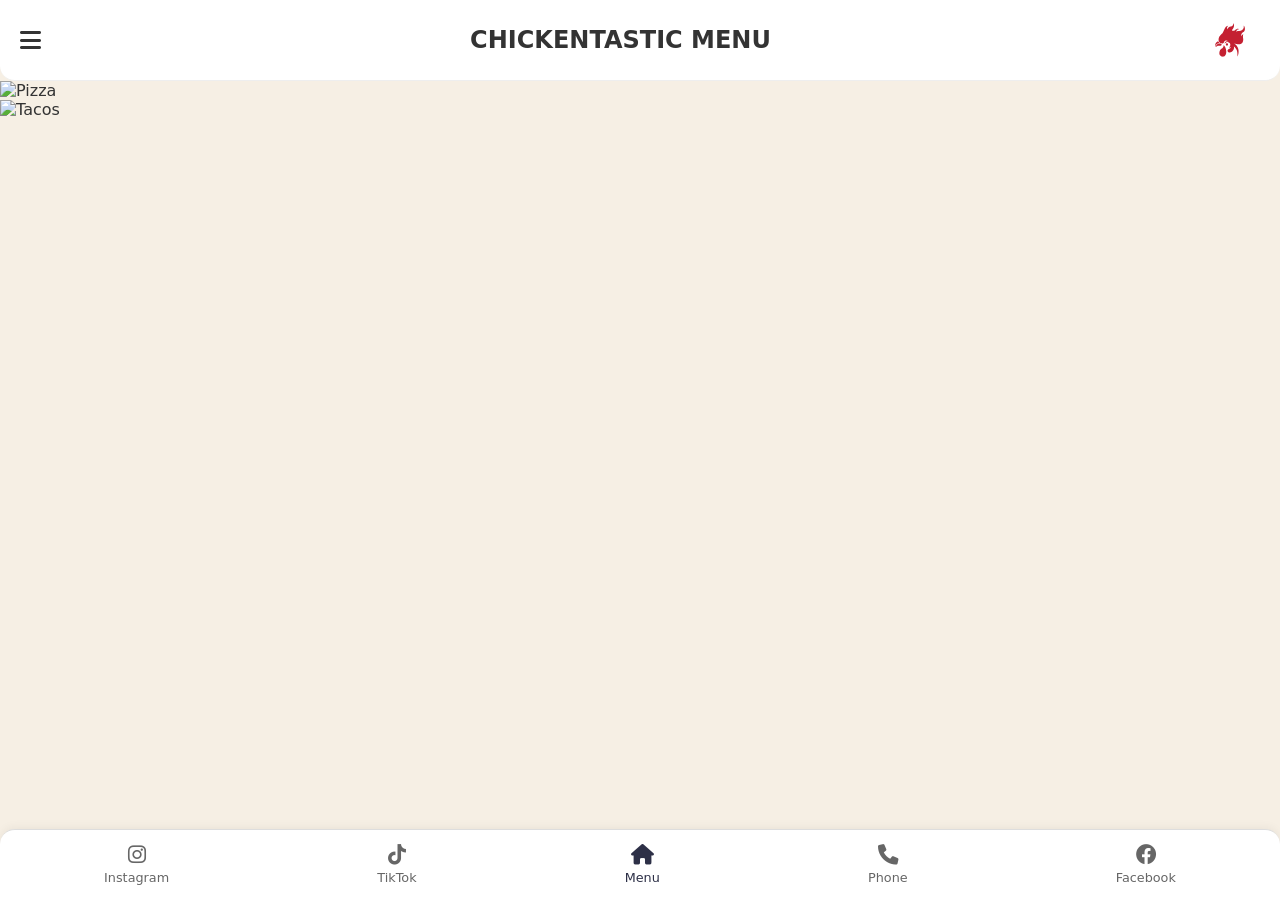
==== CHICKEN.HTML @ b7421722 "Update CHICKEN.HTML" ====
<!DOCTYPE html>
<html lang="en">
<head>
    <meta charset="UTF-8">
    <meta name="viewport" content="width=device-width, initial-scale=1.0, maximum-scale=1.0, user-scalable=no">
    <title>CHICKENTASTIC</title>
    <link href="https://cdnjs.cloudflare.com/ajax/libs/font-awesome/6.0.0/css/all.min.css" rel="stylesheet">
    <style>


/*------------------------------------------------------------------------------------------------*/
        * {
            margin: 0;
            padding: 0;
            box-sizing: border-box;
            font-family: 'Segoe UI', system-ui, sans-serif;
            -webkit-tap-highlight-color: transparent;
        }

        body {
            background: #f6efe4;
            color: #333;
            height: 100%;
            margin: 0 auto;
        }

        .header {
            padding: 10px 5px;
            background: #ffffff;
            text-align: center;
            color: rgb(0, 0, 0);
            margin-bottom: 15px;
            border-radius: 0 0 15px 15px;
        }

        .header h1 {
            font-size: 0.1em;
            font-weight: 200;
            letter-spacing: 0.5px;
        }

        .menu-container {
            display: flex;
            flex-direction: column;
            width:100%;
            height:200px;
            margin-bottom: 90px;
        }

        .menu-item {
            width: 100%;
            zoom:100%;

            
        }
        .menu-item img {
            width: 100%;
            zoom: 100%;
            object-fit:scale-down;
            display: block;
            
        }



        .bottom-nav {
            position: fixed;
            bottom: 0;
            width: 100%;
            background: white;
            display: flex;
            justify-content: space-around;
            padding: 15px 0;
            border-top: 1px solid #ddd;
            box-shadow: 0 -2px 10px rgba(0,0,0,0.05);
            border-radius: 15px 15px 0 0;
        }

        .nav-item {
            display: flex;
            flex-direction: column;
            align-items: center;
            color: #666;
            text-decoration: none;
            font-size: 0.8em;
            transition: color 0.2s;
        }

        .nav-item.active {
            color: #2D3047;
        }

        .nav-item i {
            font-size: 1.6em;
            margin-bottom: 5px;
        }

        .modal {
            position: fixed;
            top: 0;
            left: 0;
            right: 0;
            bottom: 0;
            background: rgba(0,0,0,0.8);
            display: none;
            align-items: center;
            justify-content: center;
            z-index: 1000;
        }

        .modal-content {
            background: white;
            padding: 25px;
            border-radius: 15px;
            width: 85%;
            max-width: 300px;
        }

        @media (max-width: 480px) {
            .header h1 {
                font-size: 1.4em;
            }
            
            .menu-item img {
                max-height: 250px;
            }
        }



                /* Navigation Drawer */
        .nav-drawer {
            position: fixed;
            top: 0;
            left: -100%;
            width: 80%;
            max-width: 300px;
            height: 100%;
            background: #ffffff;
            padding: 2rem 1.5rem;
            transition: 0.3s ease;
            z-index: 1001;
            box-shadow: 2px 0 10px rgba(0,0,0,0.05);
        }

        .nav-drawer.active {
            left: 0;
        }

        .nav-drawer ul {
            list-style: none;
            margin-top: 2rem;
        }

        .nav-drawer li {
            margin: 1.2rem 0;
        }

        .nav-drawer a {
            color: #333;
            text-decoration: none;
            font-size: 1rem;
            display: flex;
            align-items: center;
            gap: 1rem;
        }

                /* Top Navigation */
        .top-nav {
            position: relative;
            top: 0;
            width: 100%;
            background: white;
            padding: 10px 20px 10px 20px ;
            display: flex;
            justify-content: space-between;
            align-items: center;
            z-index: 1000;
            border-bottom: 1px solid #eeeeee;
            text-align: center;
            border-radius: 0 0 15px 15px;
            
        }

/*-------------------------------------------------*/

/*-------------------------------------------------*/



        .menu-toggle {
            font-size: 1.5rem;
            color: #333;
            cursor: pointer;
        }

        .logo {
            height: 60px;
            width: 60px;
            background:rgb(255, 255, 255);
            border-radius: 15px;
        }


        


    </style>
</head>
<body>
    <nav class="top-nav">
        <i class="fas fa-bars menu-toggle"></i>
            <h1>CHICKENTASTIC MENU</h1>
        <img src="CHICKENTASTICLOGO.svg" alt="Solo Logo" class="logo">
    </nav>

    <div class="nav-drawer">
        <h2 style="color: #333; margin-bottom: 1.5rem;">SOLO</h2>
        <ul>
            <li><a href="https://www.instagram.com/chickentastic.oran?igsh=dGZ5NzFjY3p0djFk" target="_blank"><i class="fab fa-instagram"></i> Instagram</a></li>
            <li><a href="https://www.tiktok.com/@chicken.tastic?_t=ZM-8xmqQsUuOWu&_r=1" target="_blank"><i class="fab fa-tiktok"></i> TikTok</a></li>
            <li><a href="#" onclick="showContact()"><i class="fas fa-phone"></i> Phone</a></li>
            <li><a href="https://www.facebook.com/share/1FWhCA2iT2/?mibextid=wwXIfr" target="_blank"><i class="fab fa-facebook"></i> Facebook</a></li>
        </ul>
    </div>


    <div class="menu-container">
        <div class="menu-item">
            <img src="CHICKENTASTIC01.jpg" alt="Pizza" class="fullscreen-image">
        </div>
        <div class="menu-item">
            <img src="CHICKENTASTIC.jpg" alt="Tacos" class="fullscreen-image">
        </div>









    <nav class="bottom-nav">
        
        <a href="https://www.instagram.com/chickentastic.oran?igsh=dGZ5NzFjY3p0djFk" target="_blank" class="nav-item">
            <i class="fab fa-instagram"></i>
            Instagram
        </a>


        <a href="https://www.tiktok.com/@chicken.tastic?_t=ZM-8xmqQsUuOWu&_r=1" target="_blank" class="nav-item">
            <i class="fab fa-tiktok"></i>
            TikTok
        </a>

        <a href="#" class="nav-item active">
            <i class="fas fa-home"></i>
            Menu
        </a>


        <a href="#" class="nav-item" onclick="showContact()">
            <i class="fas fa-phone"></i>
            Phone
        </a>

        <a href="https://www.facebook.com/share/1FWhCA2iT2/?mibextid=wwXIfr" target="_blank" class="nav-item">
            <i class="fab fa-facebook"></i>
            Facebook
        </a>


    </nav>








    <div class="modal" id="contactModal">
        <div class="modal-content">
            <h3 style="margin-bottom: 20px; color: #2D3047;">Contact Us</h3>
            <div style="margin-bottom: 25px;">
                <div style="display: flex; align-items: center; margin-bottom: 15px;">
                    <i class="fas fa-phone" style="margin-right: 10px; color: #2D3047;"></i>
                    <span>+213 555768162</span>
                </div>
                
            </div>
            <button onclick="copyPhone()" style="
                background: #2D3047;
                border: none;
                padding: 12px;
                border-radius: 8px;
                color: white;
                width: 100%;
                margin-bottom: 10px;
                font-weight: 500;
            ">
                Copy Number
            </button>
            <button onclick="closeModal()" style="
                background: none;
                border: 1px solid #ddd;
                color: #666;
                padding: 12px;
                border-radius: 8px;
                width: 100%;
                font-weight: 500;
            ">
                Close
            </button>
        </div>
    </div>

    <script>
        function showContact() {
            document.getElementById('contactModal').style.display = 'flex';
        }

        function closeModal() {
            document.getElementById('contactModal').style.display = 'none';
        }

        function copyPhone() {
            navigator.clipboard.writeText('+213555768162');
            alert('Phone number copied!');
        }

        // Navigation active state
        document.querySelectorAll('.nav-item').forEach(item => {
            item.addEventListener('click', function() {
                document.querySelectorAll('.nav-item').forEach(nav => nav.classList.remove('active'));
                this.classList.add('active');
            });
        });

        // Close modal when clicking outside
        window.onclick = function(event) {
            const modal = document.getElementById('contactModal');
            if (event.target == modal) {
                closeModal();
            }
        }


         // Navigation Active State
         document.querySelectorAll('.nav-item').forEach(item => {
            item.addEventListener('click', function(e) {
                if(!this.classList.contains('active')) {
                    document.querySelectorAll('.nav-item').forEach(nav => nav.classList.remove('active'));
                    this.classList.add('active');
                }
            });
        });

        // Navigation Drawer Toggle
        document.querySelector('.menu-toggle').addEventListener('click', () => {
            document.querySelector('.nav-drawer').classList.add('active');
        });

        // Close Drawer
        document.addEventListener('click', (e) => {
            if (!e.target.closest('.nav-drawer') && !e.target.closest('.menu-toggle')) {
                document.querySelector('.nav-drawer').classList.remove('active');
            }
        });


                // Modal Functions
                function showContact() {
            document.getElementById('contactModal').style.display = 'flex';
        }

        function closeModal() {
            document.getElementById('contactModal').style.display = 'none';
        }

        function copyPhone() {
            navigator.clipboard.writeText('+213 555768162');
            alert('Phone number copied!');
        }



    </script>
</body>
</html>
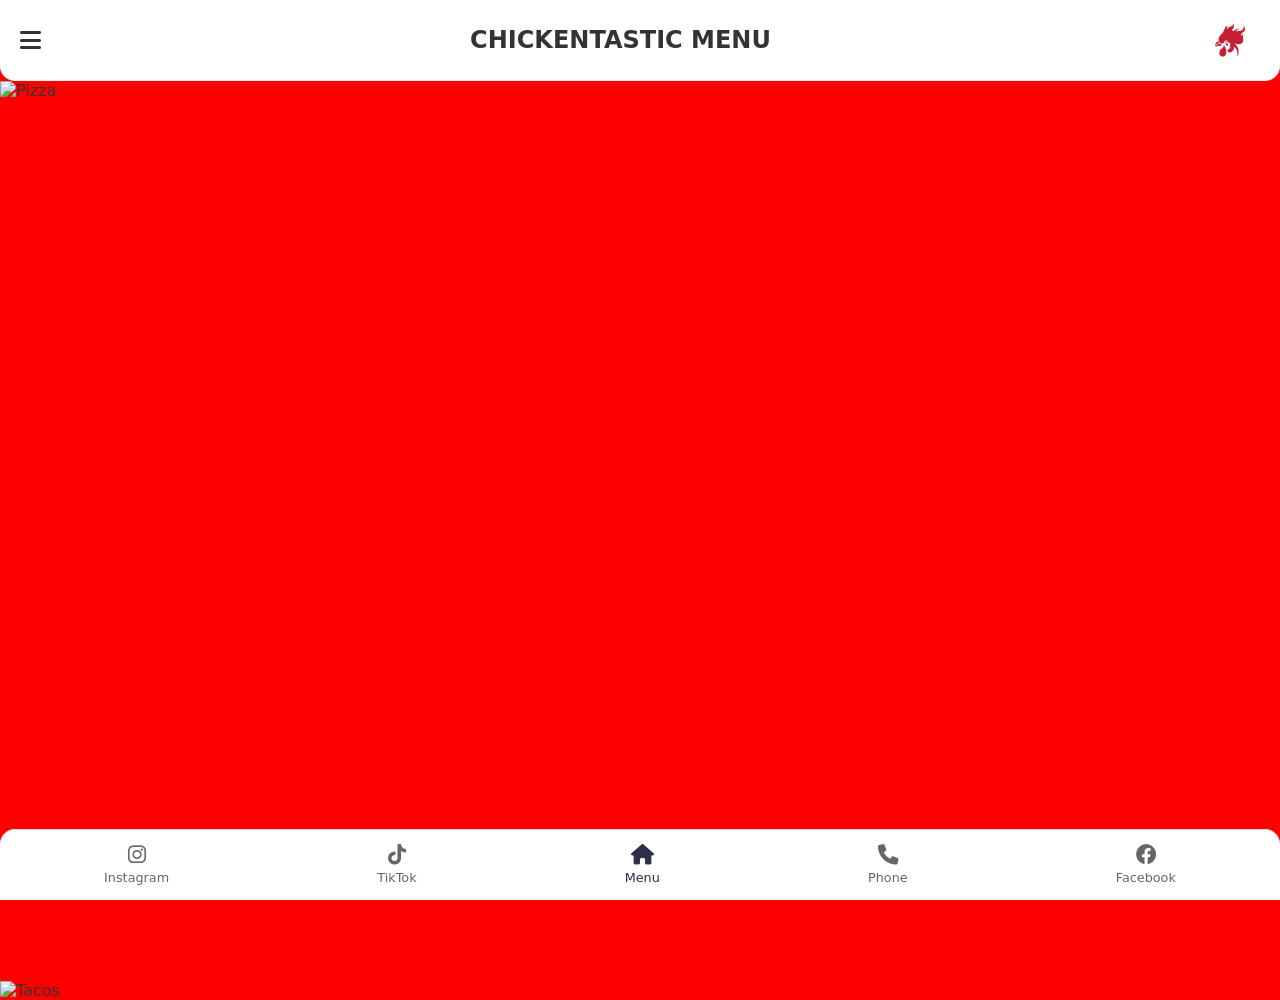
==== commit a8f33374: "Update CHICKEN.HTML" ====
--- a/CHICKEN.HTML
+++ b/CHICKEN.HTML
@@ -1,391 +1,294 @@
 <!DOCTYPE html>
 <html lang="en">
 <head>
-    <meta charset="UTF-8">
-    <meta name="viewport" content="width=device-width, initial-scale=1.0, maximum-scale=1.0, user-scalable=no">
-    <title>CHICKENTASTIC</title>
-    <link href="https://cdnjs.cloudflare.com/ajax/libs/font-awesome/6.0.0/css/all.min.css" rel="stylesheet">
-    <style>
-
-
-/*------------------------------------------------------------------------------------------------*/
-        * {
-            margin: 0;
-            padding: 0;
-            box-sizing: border-box;
-            font-family: 'Segoe UI', system-ui, sans-serif;
-            -webkit-tap-highlight-color: transparent;
-        }
-
-        body {
-            background: #f6efe4;
-            color: #333;
-            height: 100%;
-            margin: 0 auto;
-        }
-
-        .header {
-            padding: 10px 5px;
-            background: #ffffff;
-            text-align: center;
-            color: rgb(0, 0, 0);
-            margin-bottom: 15px;
-            border-radius: 0 0 15px 15px;
-        }
-
-        .header h1 {
-            font-size: 0.1em;
-            font-weight: 200;
-            letter-spacing: 0.5px;
-        }
-
-        .menu-container {
-            display: flex;
-            flex-direction: column;
-            width:100%;
-            height:200px;
-            margin-bottom: 90px;
-        }
-
-        .menu-item {
-            width: 100%;
-            zoom:100%;
-
-            
-        }
-        .menu-item img {
-            width: 100%;
-            zoom: 100%;
-            object-fit:scale-down;
-            display: block;
-            
-        }
-
-
-
-        .bottom-nav {
-            position: fixed;
-            bottom: 0;
-            width: 100%;
-            background: white;
-            display: flex;
-            justify-content: space-around;
-            padding: 15px 0;
-            border-top: 1px solid #ddd;
-            box-shadow: 0 -2px 10px rgba(0,0,0,0.05);
-            border-radius: 15px 15px 0 0;
-        }
-
-        .nav-item {
-            display: flex;
-            flex-direction: column;
-            align-items: center;
-            color: #666;
-            text-decoration: none;
-            font-size: 0.8em;
-            transition: color 0.2s;
-        }
-
-        .nav-item.active {
-            color: #2D3047;
-        }
-
-        .nav-item i {
-            font-size: 1.6em;
-            margin-bottom: 5px;
-        }
-
-        .modal {
-            position: fixed;
-            top: 0;
-            left: 0;
-            right: 0;
-            bottom: 0;
-            background: rgba(0,0,0,0.8);
-            display: none;
-            align-items: center;
-            justify-content: center;
-            z-index: 1000;
-        }
-
-        .modal-content {
-            background: white;
-            padding: 25px;
-            border-radius: 15px;
-            width: 85%;
-            max-width: 300px;
-        }
-
-        @media (max-width: 480px) {
-            .header h1 {
-                font-size: 1.4em;
-            }
-            
-            .menu-item img {
-                max-height: 250px;
-            }
-        }
-
-
-
-                /* Navigation Drawer */
-        .nav-drawer {
-            position: fixed;
-            top: 0;
-            left: -100%;
-            width: 80%;
-            max-width: 300px;
-            height: 100%;
-            background: #ffffff;
-            padding: 2rem 1.5rem;
-            transition: 0.3s ease;
-            z-index: 1001;
-            box-shadow: 2px 0 10px rgba(0,0,0,0.05);
-        }
-
-        .nav-drawer.active {
-            left: 0;
-        }
-
-        .nav-drawer ul {
-            list-style: none;
-            margin-top: 2rem;
-        }
-
-        .nav-drawer li {
-            margin: 1.2rem 0;
-        }
-
-        .nav-drawer a {
-            color: #333;
-            text-decoration: none;
-            font-size: 1rem;
-            display: flex;
-            align-items: center;
-            gap: 1rem;
-        }
-
-                /* Top Navigation */
-        .top-nav {
-            position: relative;
-            top: 0;
-            width: 100%;
-            background: white;
-            padding: 10px 20px 10px 20px ;
-            display: flex;
-            justify-content: space-between;
-            align-items: center;
-            z-index: 1000;
-            border-bottom: 1px solid #eeeeee;
-            text-align: center;
-            border-radius: 0 0 15px 15px;
-            
-        }
-
-/*-------------------------------------------------*/
-
-/*-------------------------------------------------*/
-
-
-
-        .menu-toggle {
-            font-size: 1.5rem;
-            color: #333;
-            cursor: pointer;
-        }
-
-        .logo {
-            height: 60px;
-            width: 60px;
-            background:rgb(255, 255, 255);
-            border-radius: 15px;
-        }
-
-
-        
-
-
-    </style>
+  <meta charset="UTF-8" />
+  <meta name="viewport" content="width=device-width, initial-scale=1.0, maximum-scale=1.0, user-scalable=no" />
+  <title>CHICKENTASTIC</title>
+  <link href="https://cdnjs.cloudflare.com/ajax/libs/font-awesome/6.0.0/css/all.min.css" rel="stylesheet" />
+
+  <style>
+    /* RESET & BASE STYLES */
+    * {
+      margin: 0;
+      padding: 0;
+      box-sizing: border-box;
+      font-family: 'Segoe UI', system-ui, sans-serif;
+      -webkit-tap-highlight-color: transparent;
+    }
+
+    html, body {
+      height: 100%;
+    }
+
+    body {
+      background: red;
+      color: #333;
+      margin: 0 auto;
+    }
+
+    /* NAVIGATION */
+    .top-nav {
+      position: relative;
+      width: 100%;
+      background: white;
+      padding: 10px 20px;
+      display: flex;
+      justify-content: space-between;
+      align-items: center;
+      z-index: 1000;
+      border-bottom: 1px solid #eee;
+      border-radius: 0 0 15px 15px;
+    }
+
+    .menu-toggle {
+      font-size: 1.5rem;
+      color: #333;
+      cursor: pointer;
+    }
+
+    .logo {
+      height: 60px;
+      width: 60px;
+      border-radius: 15px;
+      background: white;
+    }
+
+    .bottom-nav {
+      position: fixed;
+      bottom: 0;
+      width: 100%;
+      background: white;
+      display: flex;
+      justify-content: space-around;
+      padding: 15px 0;
+      border-top: 1px solid #ddd;
+      box-shadow: 0 -2px 10px rgba(0,0,0,0.05);
+      border-radius: 15px 15px 0 0;
+      z-index: 1000;
+    }
+
+    .nav-item {
+      display: flex;
+      flex-direction: column;
+      align-items: center;
+      color: #666;
+      text-decoration: none;
+      font-size: 0.8em;
+      transition: color 0.2s;
+    }
+
+    .nav-item.active {
+      color: #2D3047;
+    }
+
+    .nav-item i {
+      font-size: 1.6em;
+      margin-bottom: 5px;
+    }
+
+    /* DRAWER */
+    .nav-drawer {
+      position: fixed;
+      top: 0;
+      left: -100%;
+      width: 80%;
+      max-width: 300px;
+      height: 100%;
+      background: #fff;
+      padding: 2rem 1.5rem;
+      transition: 0.3s ease;
+      z-index: 1001;
+      box-shadow: 2px 0 10px rgba(0,0,0,0.05);
+    }
+
+    .nav-drawer.active {
+      left: 0;
+    }
+
+    .nav-drawer ul {
+      list-style: none;
+      margin-top: 2rem;
+    }
+
+    .nav-drawer li {
+      margin: 1.2rem 0;
+    }
+
+    .nav-drawer a {
+      color: #333;
+      text-decoration: none;
+      font-size: 1rem;
+      display: flex;
+      align-items: center;
+      gap: 1rem;
+    }
+
+    /* MENU IMAGES */
+    .menu-container {
+      display: flex;
+      flex-direction: column;
+      width: 100%;
+      margin-bottom: 70px;
+    }
+
+    .menu-item {
+      width: 100%;
+    }
+
+    .menu-item img {
+      width: 100%;
+      object-fit: scale-down;
+      display: block;
+    }
+
+    .fullscreen-image {
+      width: 100vw;
+      height: 100vh;
+      object-fit: cover;
+    }
+
+    /* MODAL */
+    .modal {
+      position: fixed;
+      top: 0;
+      left: 0;
+      right: 0;
+      bottom: 0;
+      background: rgba(0,0,0,0.8);
+      display: none;
+      align-items: center;
+      justify-content: center;
+      z-index: 1000;
+    }
+
+    .modal-content {
+      background: white;
+      padding: 25px;
+      border-radius: 15px;
+      width: 85%;
+      max-width: 300px;
+    }
+
+    /* MEDIA QUERIES */
+    @media (max-width: 480px) {
+      .header h1 {
+        font-size: 1.4em;
+      }
+
+      .menu-item img {
+        max-height: 250px;
+      }
+    }
+  </style>
 </head>
+
 <body>
-    <nav class="top-nav">
-        <i class="fas fa-bars menu-toggle"></i>
-            <h1>CHICKENTASTIC MENU</h1>
-        <img src="CHICKENTASTICLOGO.svg" alt="Solo Logo" class="logo">
-    </nav>
-
-    <div class="nav-drawer">
-        <h2 style="color: #333; margin-bottom: 1.5rem;">SOLO</h2>
-        <ul>
-            <li><a href="https://www.instagram.com/chickentastic.oran?igsh=dGZ5NzFjY3p0djFk" target="_blank"><i class="fab fa-instagram"></i> Instagram</a></li>
-            <li><a href="https://www.tiktok.com/@chicken.tastic?_t=ZM-8xmqQsUuOWu&_r=1" target="_blank"><i class="fab fa-tiktok"></i> TikTok</a></li>
-            <li><a href="#" onclick="showContact()"><i class="fas fa-phone"></i> Phone</a></li>
-            <li><a href="https://www.facebook.com/share/1FWhCA2iT2/?mibextid=wwXIfr" target="_blank"><i class="fab fa-facebook"></i> Facebook</a></li>
-        </ul>
+  <!-- TOP NAVIGATION -->
+  <nav class="top-nav">
+    <i class="fas fa-bars menu-toggle"></i>
+    <h1>CHICKENTASTIC MENU</h1>
+    <img src="CHICKENTASTICLOGO.svg" alt="Solo Logo" class="logo">
+  </nav>
+
+  <!-- DRAWER -->
+  <div class="nav-drawer">
+    <h2 style="color: #333; margin-bottom: 1.5rem;">SOLO</h2>
+    <ul>
+      <li><a href="https://www.instagram.com/chickentastic.oran" target="_blank"><i class="fab fa-instagram"></i> Instagram</a></li>
+      <li><a href="https://www.tiktok.com/@chicken.tastic" target="_blank"><i class="fab fa-tiktok"></i> TikTok</a></li>
+      <li><a href="#" onclick="showContact()"><i class="fas fa-phone"></i> Phone</a></li>
+      <li><a href="https://www.facebook.com/share/1FWhCA2iT2" target="_blank"><i class="fab fa-facebook"></i> Facebook</a></li>
+    </ul>
+  </div>
+
+  <!-- FULLSCREEN IMAGE + MENU -->
+  <div class="menu-container">
+    <div class="menu-item">
+      <img src="CHICKENTASTIC01.jpg" alt="Pizza" class="fullscreen-image">
     </div>
-
-
-    <div class="menu-container">
-        <div class="menu-item">
-            <img src="CHICKENTASTIC01.jpg" alt="Pizza" class="fullscreen-image">
+    <div class="menu-item">
+      <img src="CHICKENTASTIC.jpg" alt="Tacos">
+    </div>
+  </div>
+
+  <!-- BOTTOM NAVIGATION -->
+  <nav class="bottom-nav">
+    <a href="https://www.instagram.com/chickentastic.oran" target="_blank" class="nav-item">
+      <i class="fab fa-instagram"></i>Instagram
+    </a>
+    <a href="https://www.tiktok.com/@chicken.tastic" target="_blank" class="nav-item">
+      <i class="fab fa-tiktok"></i>TikTok
+    </a>
+    <a href="#" class="nav-item active">
+      <i class="fas fa-home"></i>Menu
+    </a>
+    <a href="#" class="nav-item" onclick="showContact()">
+      <i class="fas fa-phone"></i>Phone
+    </a>
+    <a href="https://www.facebook.com/share/1FWhCA2iT2" target="_blank" class="nav-item">
+      <i class="fab fa-facebook"></i>Facebook
+    </a>
+  </nav>
+
+  <!-- CONTACT MODAL -->
+  <div class="modal" id="contactModal">
+    <div class="modal-content">
+      <h3 style="margin-bottom: 20px; color: #2D3047;">Contact Us</h3>
+      <div style="margin-bottom: 25px;">
+        <div style="display: flex; align-items: center; margin-bottom: 15px;">
+          <i class="fas fa-phone" style="margin-right: 10px; color: #2D3047;"></i>
+          <span>+213 555768162</span>
         </div>
-        <div class="menu-item">
-            <img src="CHICKENTASTIC.jpg" alt="Tacos" class="fullscreen-image">
-        </div>
-
-
-
-
-
-
-
-
-
-    <nav class="bottom-nav">
-        
-        <a href="https://www.instagram.com/chickentastic.oran?igsh=dGZ5NzFjY3p0djFk" target="_blank" class="nav-item">
-            <i class="fab fa-instagram"></i>
-            Instagram
-        </a>
-
-
-        <a href="https://www.tiktok.com/@chicken.tastic?_t=ZM-8xmqQsUuOWu&_r=1" target="_blank" class="nav-item">
-            <i class="fab fa-tiktok"></i>
-            TikTok
-        </a>
-
-        <a href="#" class="nav-item active">
-            <i class="fas fa-home"></i>
-            Menu
-        </a>
-
-
-        <a href="#" class="nav-item" onclick="showContact()">
-            <i class="fas fa-phone"></i>
-            Phone
-        </a>
-
-        <a href="https://www.facebook.com/share/1FWhCA2iT2/?mibextid=wwXIfr" target="_blank" class="nav-item">
-            <i class="fab fa-facebook"></i>
-            Facebook
-        </a>
-
-
-    </nav>
-
-
-
-
-
-
-
-
-    <div class="modal" id="contactModal">
-        <div class="modal-content">
-            <h3 style="margin-bottom: 20px; color: #2D3047;">Contact Us</h3>
-            <div style="margin-bottom: 25px;">
-                <div style="display: flex; align-items: center; margin-bottom: 15px;">
-                    <i class="fas fa-phone" style="margin-right: 10px; color: #2D3047;"></i>
-                    <span>+213 555768162</span>
-                </div>
-                
-            </div>
-            <button onclick="copyPhone()" style="
-                background: #2D3047;
-                border: none;
-                padding: 12px;
-                border-radius: 8px;
-                color: white;
-                width: 100%;
-                margin-bottom: 10px;
-                font-weight: 500;
-            ">
-                Copy Number
-            </button>
-            <button onclick="closeModal()" style="
-                background: none;
-                border: 1px solid #ddd;
-                color: #666;
-                padding: 12px;
-                border-radius: 8px;
-                width: 100%;
-                font-weight: 500;
-            ">
-                Close
-            </button>
-        </div>
+      </div>
+      <button onclick="copyPhone()" style="background: #2D3047; border: none; padding: 12px; border-radius: 8px; color: white; width: 100%; margin-bottom: 10px; font-weight: 500;">
+        Copy Number
+      </button>
+      <button onclick="closeModal()" style="background: none; border: 1px solid #ddd; color: #666; padding: 12px; border-radius: 8px; width: 100%; font-weight: 500;">
+        Close
+      </button>
     </div>
-
-    <script>
-        function showContact() {
-            document.getElementById('contactModal').style.display = 'flex';
-        }
-
-        function closeModal() {
-            document.getElementById('contactModal').style.display = 'none';
-        }
-
-        function copyPhone() {
-            navigator.clipboard.writeText('+213555768162');
-            alert('Phone number copied!');
-        }
-
-        // Navigation active state
-        document.querySelectorAll('.nav-item').forEach(item => {
-            item.addEventListener('click', function() {
-                document.querySelectorAll('.nav-item').forEach(nav => nav.classList.remove('active'));
-                this.classList.add('active');
-            });
-        });
-
-        // Close modal when clicking outside
-        window.onclick = function(event) {
-            const modal = document.getElementById('contactModal');
-            if (event.target == modal) {
-                closeModal();
-            }
-        }
-
-
-         // Navigation Active State
-         document.querySelectorAll('.nav-item').forEach(item => {
-            item.addEventListener('click', function(e) {
-                if(!this.classList.contains('active')) {
-                    document.querySelectorAll('.nav-item').forEach(nav => nav.classList.remove('active'));
-                    this.classList.add('active');
-                }
-            });
-        });
-
-        // Navigation Drawer Toggle
-        document.querySelector('.menu-toggle').addEventListener('click', () => {
-            document.querySelector('.nav-drawer').classList.add('active');
-        });
-
-        // Close Drawer
-        document.addEventListener('click', (e) => {
-            if (!e.target.closest('.nav-drawer') && !e.target.closest('.menu-toggle')) {
-                document.querySelector('.nav-drawer').classList.remove('active');
-            }
-        });
-
-
-                // Modal Functions
-                function showContact() {
-            document.getElementById('contactModal').style.display = 'flex';
-        }
-
-        function closeModal() {
-            document.getElementById('contactModal').style.display = 'none';
-        }
-
-        function copyPhone() {
-            navigator.clipboard.writeText('+213 555768162');
-            alert('Phone number copied!');
-        }
-
-
-
-    </script>
+  </div>
+
+  <!-- SCRIPT -->
+  <script>
+    function showContact() {
+      document.getElementById('contactModal').style.display = 'flex';
+    }
+
+    function closeModal() {
+      document.getElementById('contactModal').style.display = 'none';
+    }
+
+    function copyPhone() {
+      navigator.clipboard.writeText('+213555768162');
+      alert('Phone number copied!');
+    }
+
+    // Navigation active state
+    document.querySelectorAll('.nav-item').forEach(item => {
+      item.addEventListener('click', function () {
+        document.querySelectorAll('.nav-item').forEach(nav => nav.classList.remove('active'));
+        this.classList.add('active');
+      });
+    });
+
+    // Close modal on outside click
+    window.onclick = function (event) {
+      const modal = document.getElementById('contactModal');
+      if (event.target == modal) closeModal();
+    };
+
+    // Toggle navigation drawer
+    document.querySelector('.menu-toggle').addEventListener('click', () => {
+      document.querySelector('.nav-drawer').classList.add('active');
+    });
+
+    // Close drawer on outside click
+    document.addEventListener('click', (e) => {
+      if (!e.target.closest('.nav-drawer') && !e.target.closest('.menu-toggle')) {
+        document.querySelector('.nav-drawer').classList.remove('active');
+      }
+    });
+  </script>
 </body>
 </html>
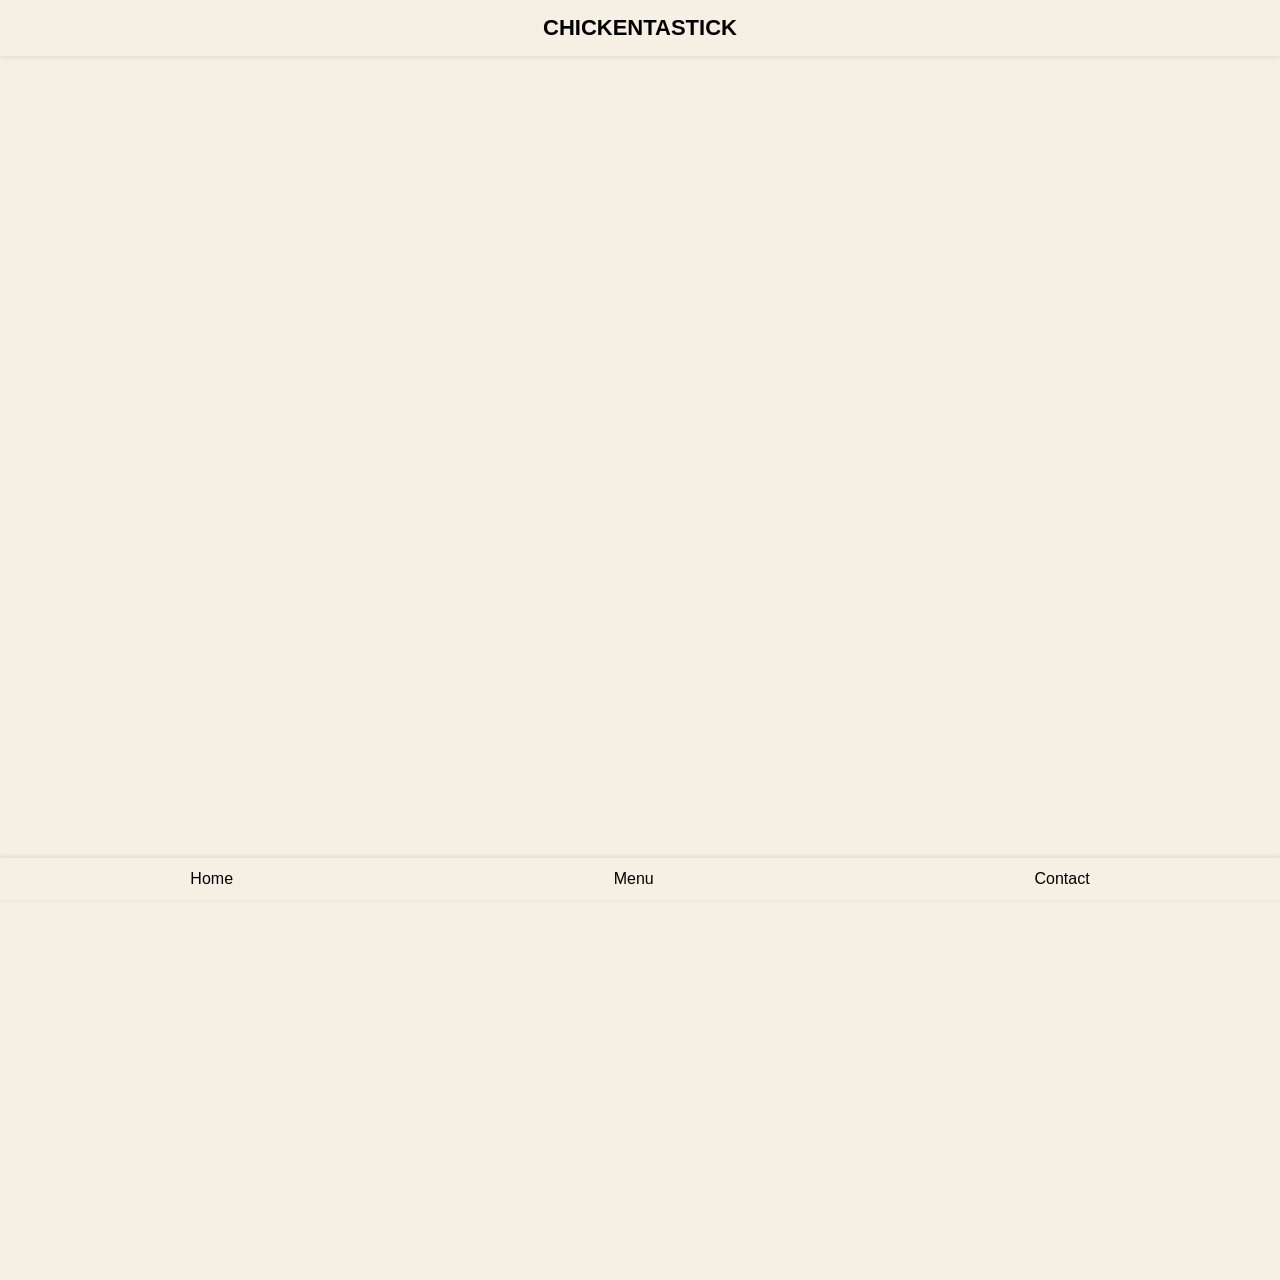
==== commit 975fc90b: "Update CHICKEN.HTML" ====
--- a/CHICKEN.HTML
+++ b/CHICKEN.HTML
@@ -1,294 +1,145 @@
 <!DOCTYPE html>
 <html lang="en">
 <head>
-  <meta charset="UTF-8" />
-  <meta name="viewport" content="width=device-width, initial-scale=1.0, maximum-scale=1.0, user-scalable=no" />
-  <title>CHICKENTASTIC</title>
-  <link href="https://cdnjs.cloudflare.com/ajax/libs/font-awesome/6.0.0/css/all.min.css" rel="stylesheet" />
-
+  <meta charset="UTF-8">
+  <title>CHICKENTASTICK</title>
+  <meta name="viewport" content="width=device-width, initial-scale=1.0">
   <style>
-    /* RESET & BASE STYLES */
     * {
       margin: 0;
       padding: 0;
       box-sizing: border-box;
-      font-family: 'Segoe UI', system-ui, sans-serif;
-      -webkit-tap-highlight-color: transparent;
     }
 
     html, body {
       height: 100%;
+      font-family: Arial, sans-serif;
+      background-color: #f6efe4;
+      overflow-x: hidden;
     }
 
-    body {
-      background: red;
-      color: #333;
-      margin: 0 auto;
+    /* Top Navigation */
+    .top-nav {
+      position: fixed;
+      top: 0;
+      left: 0;
+      width: 100%;
+      background-color: #f6efe4;
+      text-align: center;
+      padding: 15px 0;
+      font-size: 22px;
+      font-weight: bold;
+      z-index: 1000;
+      box-shadow: 0 1px 5px rgba(0, 0, 0, 0.1);
     }
 
-    /* NAVIGATION */
-    .top-nav {
-      position: relative;
-      width: 100%;
-      background: white;
-      padding: 10px 20px;
-      display: flex;
-      justify-content: space-between;
-      align-items: center;
-      z-index: 1000;
-      border-bottom: 1px solid #eee;
-      border-radius: 0 0 15px 15px;
+    /* Splash Screen */
+    .splash {
+      width: 100vw;
+      height: 100vh;
+      background: url('CHICKENTASTIC01.jpg') no-repeat center center;
+      background-size: cover;
     }
 
-    .menu-toggle {
-      font-size: 1.5rem;
-      color: #333;
-      cursor: pointer;
-    }
-
-    .logo {
-      height: 60px;
-      width: 60px;
-      border-radius: 15px;
-      background: white;
-    }
-
-    .bottom-nav {
-      position: fixed;
-      bottom: 0;
-      width: 100%;
-      background: white;
-      display: flex;
-      justify-content: space-around;
-      padding: 15px 0;
-      border-top: 1px solid #ddd;
-      box-shadow: 0 -2px 10px rgba(0,0,0,0.05);
-      border-radius: 15px 15px 0 0;
-      z-index: 1000;
-    }
-
-    .nav-item {
-      display: flex;
-      flex-direction: column;
-      align-items: center;
-      color: #666;
-      text-decoration: none;
-      font-size: 0.8em;
-      transition: color 0.2s;
-    }
-
-    .nav-item.active {
-      color: #2D3047;
-    }
-
-    .nav-item i {
-      font-size: 1.6em;
-      margin-bottom: 5px;
-    }
-
-    /* DRAWER */
-    .nav-drawer {
-      position: fixed;
-      top: 0;
-      left: -100%;
-      width: 80%;
-      max-width: 300px;
-      height: 100%;
-      background: #fff;
-      padding: 2rem 1.5rem;
-      transition: 0.3s ease;
-      z-index: 1001;
-      box-shadow: 2px 0 10px rgba(0,0,0,0.05);
-    }
-
-    .nav-drawer.active {
-      left: 0;
-    }
-
-    .nav-drawer ul {
-      list-style: none;
-      margin-top: 2rem;
-    }
-
-    .nav-drawer li {
-      margin: 1.2rem 0;
-    }
-
-    .nav-drawer a {
-      color: #333;
-      text-decoration: none;
-      font-size: 1rem;
-      display: flex;
-      align-items: center;
-      gap: 1rem;
-    }
-
-    /* MENU IMAGES */
-    .menu-container {
-      display: flex;
-      flex-direction: column;
-      width: 100%;
-      margin-bottom: 70px;
+    /* Menu Section */
+    .menu {
+      padding: 100px 20px 80px; /* Leaves space for fixed top and bottom navs */
     }
 
     .menu-item {
-      width: 100%;
+      margin-bottom: 30px;
     }
 
     .menu-item img {
       width: 100%;
-      object-fit: scale-down;
-      display: block;
+      border-radius: 12px;
+      object-fit: cover;
+      max-height: 250px;
     }
 
-    .fullscreen-image {
-      width: 100vw;
-      height: 100vh;
-      object-fit: cover;
+    .menu-item h2 {
+      font-size: 18px;
+      margin: 10px 0 5px;
+      color: #000;
     }
 
-    /* MODAL */
-    .modal {
-      position: fixed;
-      top: 0;
-      left: 0;
-      right: 0;
-      bottom: 0;
-      background: rgba(0,0,0,0.8);
-      display: none;
-      align-items: center;
-      justify-content: center;
-      z-index: 1000;
+    .menu-item p {
+      font-size: 14px;
+      color: #333;
     }
 
-    .modal-content {
-      background: white;
-      padding: 25px;
-      border-radius: 15px;
-      width: 85%;
-      max-width: 300px;
+    /* Bottom Navigation */
+    .bottom-nav {
+      position: fixed;
+      bottom: 0;
+      left: 0;
+      width: 100%;
+      background-color: #f6efe4;
+      display: flex;
+      justify-content: space-around;
+      padding: 12px 0;
+      font-size: 16px;
+      z-index: 1000;
+      box-shadow: 0 -1px 5px rgba(0, 0, 0, 0.1);
     }
 
-    /* MEDIA QUERIES */
-    @media (max-width: 480px) {
-      .header h1 {
-        font-size: 1.4em;
+    .bottom-nav a {
+      color: #000;
+      text-decoration: none;
+    }
+
+    /* Mobile friendly */
+    @media (max-width: 600px) {
+      .top-nav {
+        font-size: 20px;
+        padding: 12px 0;
       }
 
-      .menu-item img {
-        max-height: 250px;
+      .menu-item h2 {
+        font-size: 16px;
+      }
+
+      .menu-item p {
+        font-size: 13px;
+      }
+
+      .bottom-nav {
+        font-size: 14px;
       }
     }
   </style>
 </head>
+<body>
 
-<body>
-  <!-- TOP NAVIGATION -->
-  <nav class="top-nav">
-    <i class="fas fa-bars menu-toggle"></i>
-    <h1>CHICKENTASTIC MENU</h1>
-    <img src="CHICKENTASTICLOGO.svg" alt="Solo Logo" class="logo">
-  </nav>
+  <!-- Splash Fullscreen Image -->
+  <div class="splash"></div>
 
-  <!-- DRAWER -->
-  <div class="nav-drawer">
-    <h2 style="color: #333; margin-bottom: 1.5rem;">SOLO</h2>
-    <ul>
-      <li><a href="https://www.instagram.com/chickentastic.oran" target="_blank"><i class="fab fa-instagram"></i> Instagram</a></li>
-      <li><a href="https://www.tiktok.com/@chicken.tastic" target="_blank"><i class="fab fa-tiktok"></i> TikTok</a></li>
-      <li><a href="#" onclick="showContact()"><i class="fas fa-phone"></i> Phone</a></li>
-      <li><a href="https://www.facebook.com/share/1FWhCA2iT2" target="_blank"><i class="fab fa-facebook"></i> Facebook</a></li>
-    </ul>
+  <!-- Top Navigation -->
+  <div class="top-nav">CHICKENTASTICK</div>
+
+  <!-- Menu Section -->
+  <div class="menu">
+    <div class="menu-item">
+      <img src="CHICKENTASTIC02.jpg" alt="Chicken Supreme">
+      <h2>Chicken Supreme</h2>
+      <p>Grilled chicken, melted cheese, and fresh vegetables on a crispy base.</p>
+    </div>
+
+    <div class="menu-item">
+      <img src="CHICKENTASTIC03.jpg" alt="Spicy Chicken Burger">
+      <h2>Spicy Chicken Burger</h2>
+      <p>Juicy chicken breast with hot sauce, lettuce, and creamy mayo in a toasted bun.</p>
+    </div>
+
+    <!-- You can add more menu items here -->
   </div>
 
-  <!-- FULLSCREEN IMAGE + MENU -->
-  <div class="menu-container">
-    <div class="menu-item">
-      <img src="CHICKENTASTIC01.jpg" alt="Pizza" class="fullscreen-image">
-    </div>
-    <div class="menu-item">
-      <img src="CHICKENTASTIC.jpg" alt="Tacos">
-    </div>
+  <!-- Bottom Navigation -->
+  <div class="bottom-nav">
+    <a href="#">Home</a>
+    <a href="#">Menu</a>
+    <a href="#">Contact</a>
   </div>
 
-  <!-- BOTTOM NAVIGATION -->
-  <nav class="bottom-nav">
-    <a href="https://www.instagram.com/chickentastic.oran" target="_blank" class="nav-item">
-      <i class="fab fa-instagram"></i>Instagram
-    </a>
-    <a href="https://www.tiktok.com/@chicken.tastic" target="_blank" class="nav-item">
-      <i class="fab fa-tiktok"></i>TikTok
-    </a>
-    <a href="#" class="nav-item active">
-      <i class="fas fa-home"></i>Menu
-    </a>
-    <a href="#" class="nav-item" onclick="showContact()">
-      <i class="fas fa-phone"></i>Phone
-    </a>
-    <a href="https://www.facebook.com/share/1FWhCA2iT2" target="_blank" class="nav-item">
-      <i class="fab fa-facebook"></i>Facebook
-    </a>
-  </nav>
-
-  <!-- CONTACT MODAL -->
-  <div class="modal" id="contactModal">
-    <div class="modal-content">
-      <h3 style="margin-bottom: 20px; color: #2D3047;">Contact Us</h3>
-      <div style="margin-bottom: 25px;">
-        <div style="display: flex; align-items: center; margin-bottom: 15px;">
-          <i class="fas fa-phone" style="margin-right: 10px; color: #2D3047;"></i>
-          <span>+213 555768162</span>
-        </div>
-      </div>
-      <button onclick="copyPhone()" style="background: #2D3047; border: none; padding: 12px; border-radius: 8px; color: white; width: 100%; margin-bottom: 10px; font-weight: 500;">
-        Copy Number
-      </button>
-      <button onclick="closeModal()" style="background: none; border: 1px solid #ddd; color: #666; padding: 12px; border-radius: 8px; width: 100%; font-weight: 500;">
-        Close
-      </button>
-    </div>
-  </div>
-
-  <!-- SCRIPT -->
-  <script>
-    function showContact() {
-      document.getElementById('contactModal').style.display = 'flex';
-    }
-
-    function closeModal() {
-      document.getElementById('contactModal').style.display = 'none';
-    }
-
-    function copyPhone() {
-      navigator.clipboard.writeText('+213555768162');
-      alert('Phone number copied!');
-    }
-
-    // Navigation active state
-    document.querySelectorAll('.nav-item').forEach(item => {
-      item.addEventListener('click', function () {
-        document.querySelectorAll('.nav-item').forEach(nav => nav.classList.remove('active'));
-        this.classList.add('active');
-      });
-    });
-
-    // Close modal on outside click
-    window.onclick = function (event) {
-      const modal = document.getElementById('contactModal');
-      if (event.target == modal) closeModal();
-    };
-
-    // Toggle navigation drawer
-    document.querySelector('.menu-toggle').addEventListener('click', () => {
-      document.querySelector('.nav-drawer').classList.add('active');
-    });
-
-    // Close drawer on outside click
-    document.addEventListener('click', (e) => {
-      if (!e.target.closest('.nav-drawer') && !e.target.closest('.menu-toggle')) {
-        document.querySelector('.nav-drawer').classList.remove('active');
-      }
-    });
-  </script>
 </body>
 </html>
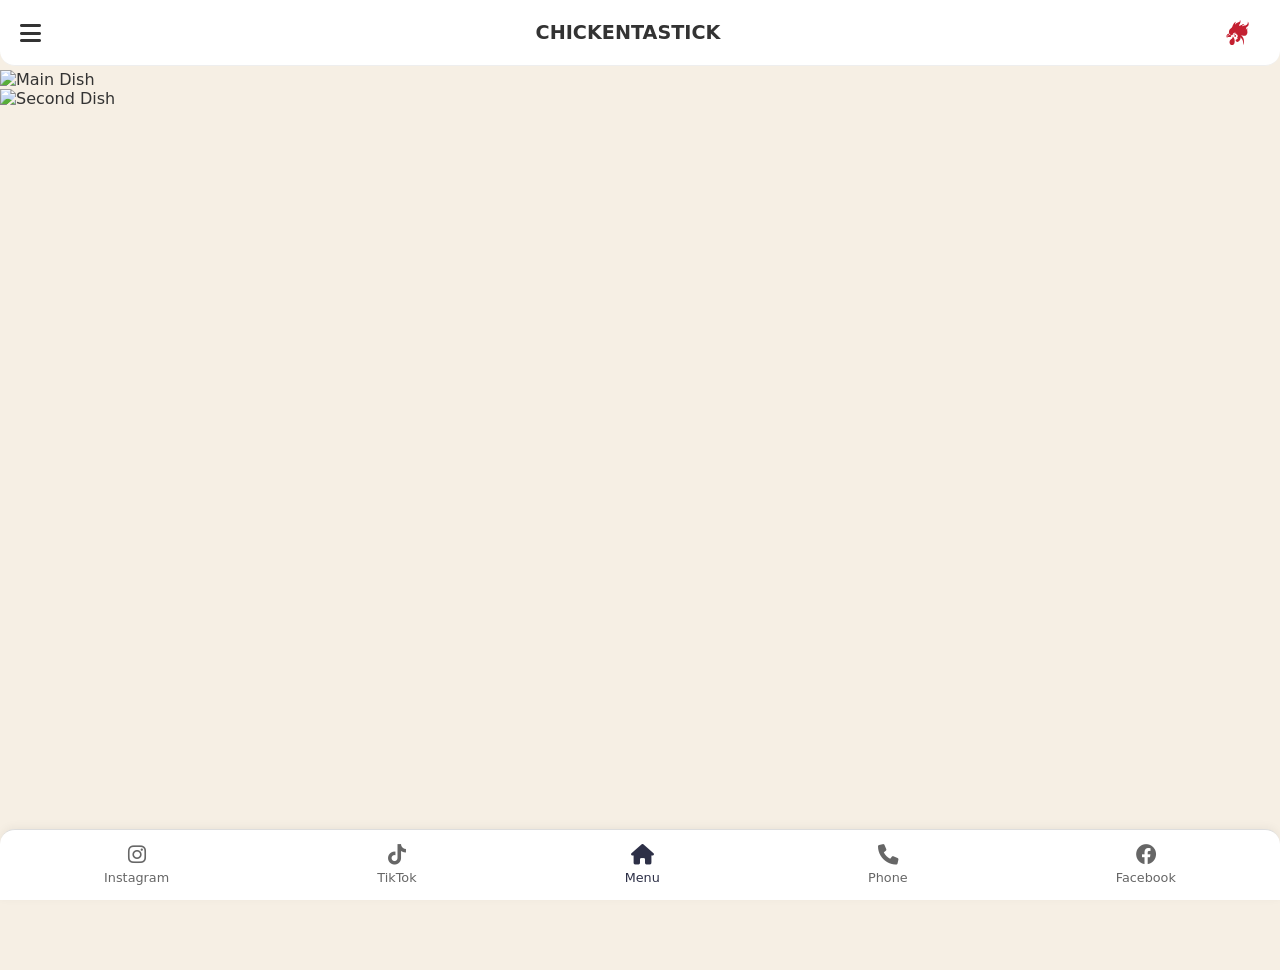
==== commit 13f52b14: "Update CHICKEN.HTML" ====
--- a/CHICKEN.HTML
+++ b/CHICKEN.HTML
@@ -1,145 +1,266 @@
 <!DOCTYPE html>
 <html lang="en">
 <head>
-  <meta charset="UTF-8">
-  <title>CHICKENTASTICK</title>
-  <meta name="viewport" content="width=device-width, initial-scale=1.0">
-  <style>
-    * {
-      margin: 0;
-      padding: 0;
-      box-sizing: border-box;
-    }
-
-    html, body {
-      height: 100%;
-      font-family: Arial, sans-serif;
-      background-color: #f6efe4;
-      overflow-x: hidden;
-    }
-
-    /* Top Navigation */
-    .top-nav {
-      position: fixed;
-      top: 0;
-      left: 0;
-      width: 100%;
-      background-color: #f6efe4;
-      text-align: center;
-      padding: 15px 0;
-      font-size: 22px;
-      font-weight: bold;
-      z-index: 1000;
-      box-shadow: 0 1px 5px rgba(0, 0, 0, 0.1);
-    }
-
-    /* Splash Screen */
-    .splash {
-      width: 100vw;
-      height: 100vh;
-      background: url('CHICKENTASTIC01.jpg') no-repeat center center;
-      background-size: cover;
-    }
-
-    /* Menu Section */
-    .menu {
-      padding: 100px 20px 80px; /* Leaves space for fixed top and bottom navs */
-    }
-
-    .menu-item {
-      margin-bottom: 30px;
-    }
-
-    .menu-item img {
-      width: 100%;
-      border-radius: 12px;
-      object-fit: cover;
-      max-height: 250px;
-    }
-
-    .menu-item h2 {
-      font-size: 18px;
-      margin: 10px 0 5px;
-      color: #000;
-    }
-
-    .menu-item p {
-      font-size: 14px;
-      color: #333;
-    }
-
-    /* Bottom Navigation */
-    .bottom-nav {
-      position: fixed;
-      bottom: 0;
-      left: 0;
-      width: 100%;
-      background-color: #f6efe4;
-      display: flex;
-      justify-content: space-around;
-      padding: 12px 0;
-      font-size: 16px;
-      z-index: 1000;
-      box-shadow: 0 -1px 5px rgba(0, 0, 0, 0.1);
-    }
-
-    .bottom-nav a {
-      color: #000;
-      text-decoration: none;
-    }
-
-    /* Mobile friendly */
-    @media (max-width: 600px) {
-      .top-nav {
-        font-size: 20px;
-        padding: 12px 0;
-      }
-
-      .menu-item h2 {
-        font-size: 16px;
-      }
-
-      .menu-item p {
-        font-size: 13px;
-      }
-
-      .bottom-nav {
-        font-size: 14px;
-      }
-    }
-  </style>
+    <meta charset="UTF-8">
+    <meta name="viewport" content="width=device-width, initial-scale=1.0, maximum-scale=1.0, user-scalable=no">
+    <title>CHICKENTASTICK</title>
+    <link href="https://cdnjs.cloudflare.com/ajax/libs/font-awesome/6.0.0/css/all.min.css" rel="stylesheet">
+    <style>
+        * {
+            margin: 0;
+            padding: 0;
+            box-sizing: border-box;
+            font-family: 'Segoe UI', system-ui, sans-serif;
+            -webkit-tap-highlight-color: transparent;
+        }
+
+        html, body {
+            height: 100%;
+            background: #f6efe4;
+            color: #333;
+        }
+
+        .top-nav {
+            position: fixed;
+            top: 0;
+            left: 0;
+            width: 100%;
+            background: white;
+            display: flex;
+            justify-content: space-between;
+            align-items: center;
+            padding: 10px 20px;
+            z-index: 1000;
+            border-bottom: 1px solid #eee;
+            border-radius: 0 0 15px 15px;
+        }
+
+        .top-nav h1 {
+            font-size: 1.2rem;
+            font-weight: bold;
+        }
+
+        .menu-toggle {
+            font-size: 1.5rem;
+            color: #333;
+            cursor: pointer;
+        }
+
+        .logo {
+            width: 45px;
+            height: 45px;
+            border-radius: 12px;
+        }
+
+        .nav-drawer {
+            position: fixed;
+            top: 0;
+            left: -100%;
+            width: 80%;
+            max-width: 300px;
+            height: 100%;
+            background: #ffffff;
+            padding: 2rem 1.5rem;
+            transition: 0.3s ease;
+            z-index: 1001;
+            box-shadow: 2px 0 10px rgba(0,0,0,0.05);
+        }
+
+        .nav-drawer.active {
+            left: 0;
+        }
+
+        .nav-drawer h2 {
+            font-size: 1.2rem;
+            margin-bottom: 1.5rem;
+        }
+
+        .nav-drawer ul {
+            list-style: none;
+        }
+
+        .nav-drawer li {
+            margin: 1.2rem 0;
+        }
+
+        .nav-drawer a {
+            color: #333;
+            text-decoration: none;
+            font-size: 1rem;
+            display: flex;
+            align-items: center;
+            gap: 1rem;
+        }
+
+        .menu-container {
+            margin-top: 70px;
+            margin-bottom: 100px;
+        }
+
+        .menu-item {
+            width: 100%;
+        }
+
+        .menu-item img {
+            width: 100%;
+            max-height: 250px;
+            object-fit: cover;
+            display: block;
+        }
+
+        .bottom-nav {
+            position: fixed;
+            bottom: 0;
+            left: 0;
+            width: 100%;
+            background: white;
+            display: flex;
+            justify-content: space-around;
+            padding: 15px 0;
+            border-top: 1px solid #ddd;
+            border-radius: 15px 15px 0 0;
+            box-shadow: 0 -2px 10px rgba(0,0,0,0.05);
+            z-index: 1000;
+        }
+
+        .nav-item {
+            display: flex;
+            flex-direction: column;
+            align-items: center;
+            color: #666;
+            text-decoration: none;
+            font-size: 0.8em;
+        }
+
+        .nav-item.active {
+            color: #2D3047;
+        }
+
+        .nav-item i {
+            font-size: 1.6em;
+            margin-bottom: 5px;
+        }
+
+        .modal {
+            position: fixed;
+            top: 0;
+            left: 0;
+            width: 100%;
+            height: 100%;
+            background: rgba(0,0,0,0.8);
+            display: none;
+            align-items: center;
+            justify-content: center;
+            z-index: 1002;
+        }
+
+        .modal-content {
+            background: white;
+            padding: 25px;
+            border-radius: 15px;
+            width: 85%;
+            max-width: 300px;
+        }
+
+        .modal-content button {
+            margin-top: 10px;
+            width: 100%;
+            padding: 12px;
+            border-radius: 8px;
+            font-weight: 500;
+        }
+
+        .modal-content button:first-of-type {
+            background: #2D3047;
+            color: white;
+            border: none;
+        }
+
+        .modal-content button:last-of-type {
+            background: none;
+            border: 1px solid #ddd;
+            color: #666;
+        }
+    </style>
 </head>
 <body>
-
-  <!-- Splash Fullscreen Image -->
-  <div class="splash"></div>
-
-  <!-- Top Navigation -->
-  <div class="top-nav">CHICKENTASTICK</div>
-
-  <!-- Menu Section -->
-  <div class="menu">
-    <div class="menu-item">
-      <img src="CHICKENTASTIC02.jpg" alt="Chicken Supreme">
-      <h2>Chicken Supreme</h2>
-      <p>Grilled chicken, melted cheese, and fresh vegetables on a crispy base.</p>
+    <nav class="top-nav">
+        <i class="fas fa-bars menu-toggle"></i>
+        <h1>CHICKENTASTICK</h1>
+        <img src="CHICKENTASTICLOGO.svg" alt="Logo" class="logo">
+    </nav>
+
+    <div class="nav-drawer">
+        <h2>CHICKENTASTICK</h2>
+        <ul>
+            <li><a href="https://www.instagram.com/chickentastic.oran" target="_blank"><i class="fab fa-instagram"></i> Instagram</a></li>
+            <li><a href="https://www.tiktok.com/@chicken.tastic" target="_blank"><i class="fab fa-tiktok"></i> TikTok</a></li>
+            <li><a href="#" onclick="showContact()"><i class="fas fa-phone"></i> Phone</a></li>
+            <li><a href="https://www.facebook.com/share/1FWhCA2iT2" target="_blank"><i class="fab fa-facebook"></i> Facebook</a></li>
+        </ul>
     </div>
 
-    <div class="menu-item">
-      <img src="CHICKENTASTIC03.jpg" alt="Spicy Chicken Burger">
-      <h2>Spicy Chicken Burger</h2>
-      <p>Juicy chicken breast with hot sauce, lettuce, and creamy mayo in a toasted bun.</p>
+    <div class="menu-container">
+        <div class="menu-item">
+            <img src="CHICKENTASTIC01.jpg" alt="Main Dish">
+        </div>
+        <div class="menu-item">
+            <img src="CHICKENTASTIC.jpg" alt="Second Dish">
+        </div>
     </div>
 
-    <!-- You can add more menu items here -->
-  </div>
-
-  <!-- Bottom Navigation -->
-  <div class="bottom-nav">
-    <a href="#">Home</a>
-    <a href="#">Menu</a>
-    <a href="#">Contact</a>
-  </div>
-
+    <nav class="bottom-nav">
+        <a href="https://www.instagram.com/chickentastic.oran" target="_blank" class="nav-item"><i class="fab fa-instagram"></i>Instagram</a>
+        <a href="https://www.tiktok.com/@chicken.tastic" target="_blank" class="nav-item"><i class="fab fa-tiktok"></i>TikTok</a>
+        <a href="#" class="nav-item active"><i class="fas fa-home"></i>Menu</a>
+        <a href="#" class="nav-item" onclick="showContact()"><i class="fas fa-phone"></i>Phone</a>
+        <a href="https://www.facebook.com/share/1FWhCA2iT2" target="_blank" class="nav-item"><i class="fab fa-facebook"></i>Facebook</a>
+    </nav>
+
+    <div class="modal" id="contactModal">
+        <div class="modal-content">
+            <h3 style="margin-bottom: 20px; color: #2D3047;">Contact Us</h3>
+            <div style="margin-bottom: 25px;">
+                <div style="display: flex; align-items: center; margin-bottom: 15px;">
+                    <i class="fas fa-phone" style="margin-right: 10px; color: #2D3047;"></i>
+                    <span>+213 555768162</span>
+                </div>
+            </div>
+            <button onclick="copyPhone()">Copy Number</button>
+            <button onclick="closeModal()">Close</button>
+        </div>
+    </div>
+
+    <script>
+        function showContact() {
+            document.getElementById('contactModal').style.display = 'flex';
+        }
+
+        function closeModal() {
+            document.getElementById('contactModal').style.display = 'none';
+        }
+
+        function copyPhone() {
+            navigator.clipboard.writeText('+213 555768162');
+            alert('Phone number copied!');
+        }
+
+        document.querySelector('.menu-toggle').addEventListener('click', () => {
+            document.querySelector('.nav-drawer').classList.add('active');
+        });
+
+        document.addEventListener('click', (e) => {
+            if (!e.target.closest('.nav-drawer') && !e.target.closest('.menu-toggle')) {
+                document.querySelector('.nav-drawer').classList.remove('active');
+            }
+        });
+
+        document.querySelectorAll('.nav-item').forEach(item => {
+            item.addEventListener('click', function() {
+                document.querySelectorAll('.nav-item').forEach(nav => nav.classList.remove('active'));
+                this.classList.add('active');
+            });
+        });
+    </script>
 </body>
 </html>
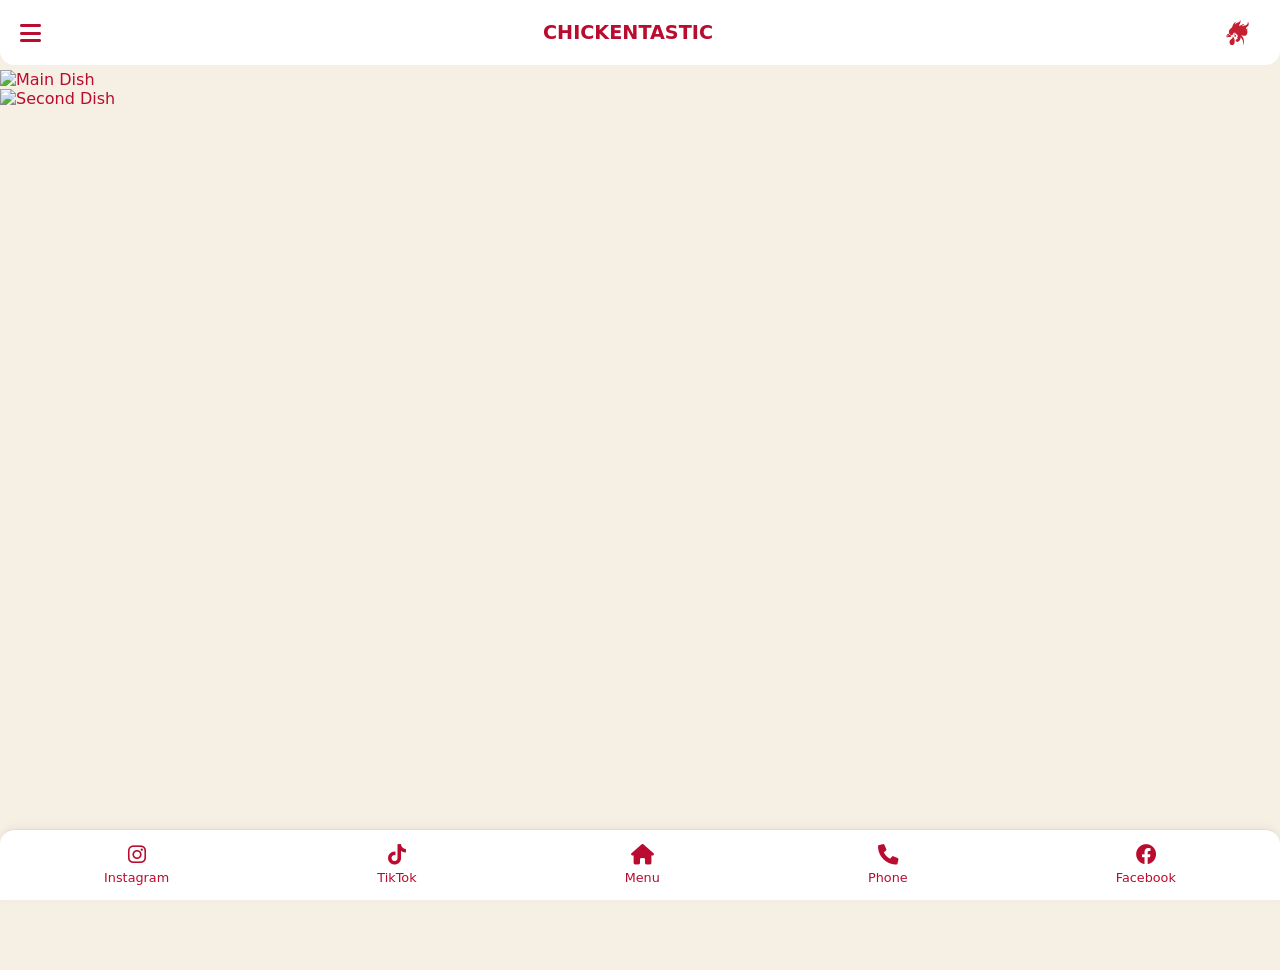
==== commit e7035c91: "Update CHICKEN.HTML" ====
--- a/CHICKEN.HTML
+++ b/CHICKEN.HTML
@@ -3,7 +3,7 @@
 <head>
     <meta charset="UTF-8">
     <meta name="viewport" content="width=device-width, initial-scale=1.0, maximum-scale=1.0, user-scalable=no">
-    <title>CHICKENTASTICK</title>
+    <title>CHICKENTASTIC</title>
     <link href="https://cdnjs.cloudflare.com/ajax/libs/font-awesome/6.0.0/css/all.min.css" rel="stylesheet">
     <style>
         * {
@@ -17,7 +17,7 @@
         html, body {
             height: 100%;
             background: #f6efe4;
-            color: #333;
+            color: #ba0c2f;
         }
 
         .top-nav {
@@ -42,7 +42,7 @@
 
         .menu-toggle {
             font-size: 1.5rem;
-            color: #333;
+            color: #ba0c2f;
             cursor: pointer;
         }
 
@@ -84,7 +84,7 @@
         }
 
         .nav-drawer a {
-            color: #333;
+            color: #ba0c2f;
             text-decoration: none;
             font-size: 1rem;
             display: flex;
@@ -95,15 +95,18 @@
         .menu-container {
             margin-top: 70px;
             margin-bottom: 100px;
+            display: flex;
+             flex-direction: column;
         }
 
         .menu-item {
             width: 100%;
+            height: 100%;
         }
 
         .menu-item img {
             width: 100%;
-            max-height: 250px;
+            max-height: 100%;
             object-fit: cover;
             display: block;
         }
@@ -127,13 +130,13 @@
             display: flex;
             flex-direction: column;
             align-items: center;
-            color: #666;
+            color: #ba0c2f;
             text-decoration: none;
             font-size: 0.8em;
         }
 
         .nav-item.active {
-            color: #2D3047;
+            color: #ba0c2f;
         }
 
         .nav-item i {
@@ -179,19 +182,19 @@
         .modal-content button:last-of-type {
             background: none;
             border: 1px solid #ddd;
-            color: #666;
+            color: #ba0c2f;
         }
     </style>
 </head>
 <body>
     <nav class="top-nav">
         <i class="fas fa-bars menu-toggle"></i>
-        <h1>CHICKENTASTICK</h1>
+        <h1>CHICKENTASTIC</h1>
         <img src="CHICKENTASTICLOGO.svg" alt="Logo" class="logo">
     </nav>
 
     <div class="nav-drawer">
-        <h2>CHICKENTASTICK</h2>
+        <h2>CHICKENTASTIC</h2>
         <ul>
             <li><a href="https://www.instagram.com/chickentastic.oran" target="_blank"><i class="fab fa-instagram"></i> Instagram</a></li>
             <li><a href="https://www.tiktok.com/@chicken.tastic" target="_blank"><i class="fab fa-tiktok"></i> TikTok</a></li>
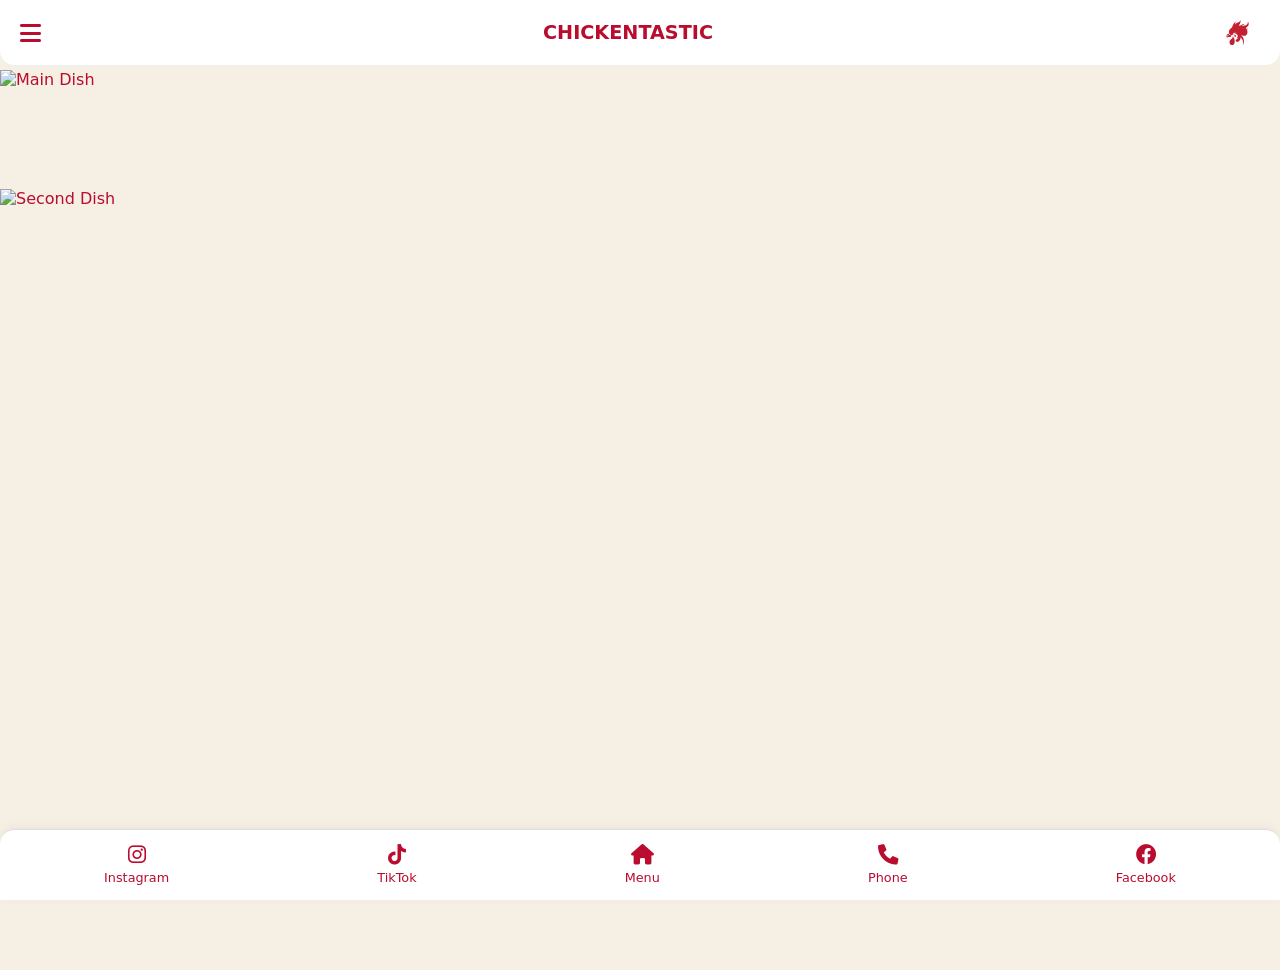
==== commit 6b73f053: "Update CHICKEN.HTML" ====
--- a/CHICKEN.HTML
+++ b/CHICKEN.HTML
@@ -109,6 +109,7 @@
             max-height: 100%;
             object-fit: cover;
             display: block;
+            margin-bottom: 100px
         }
 
         .bottom-nav {
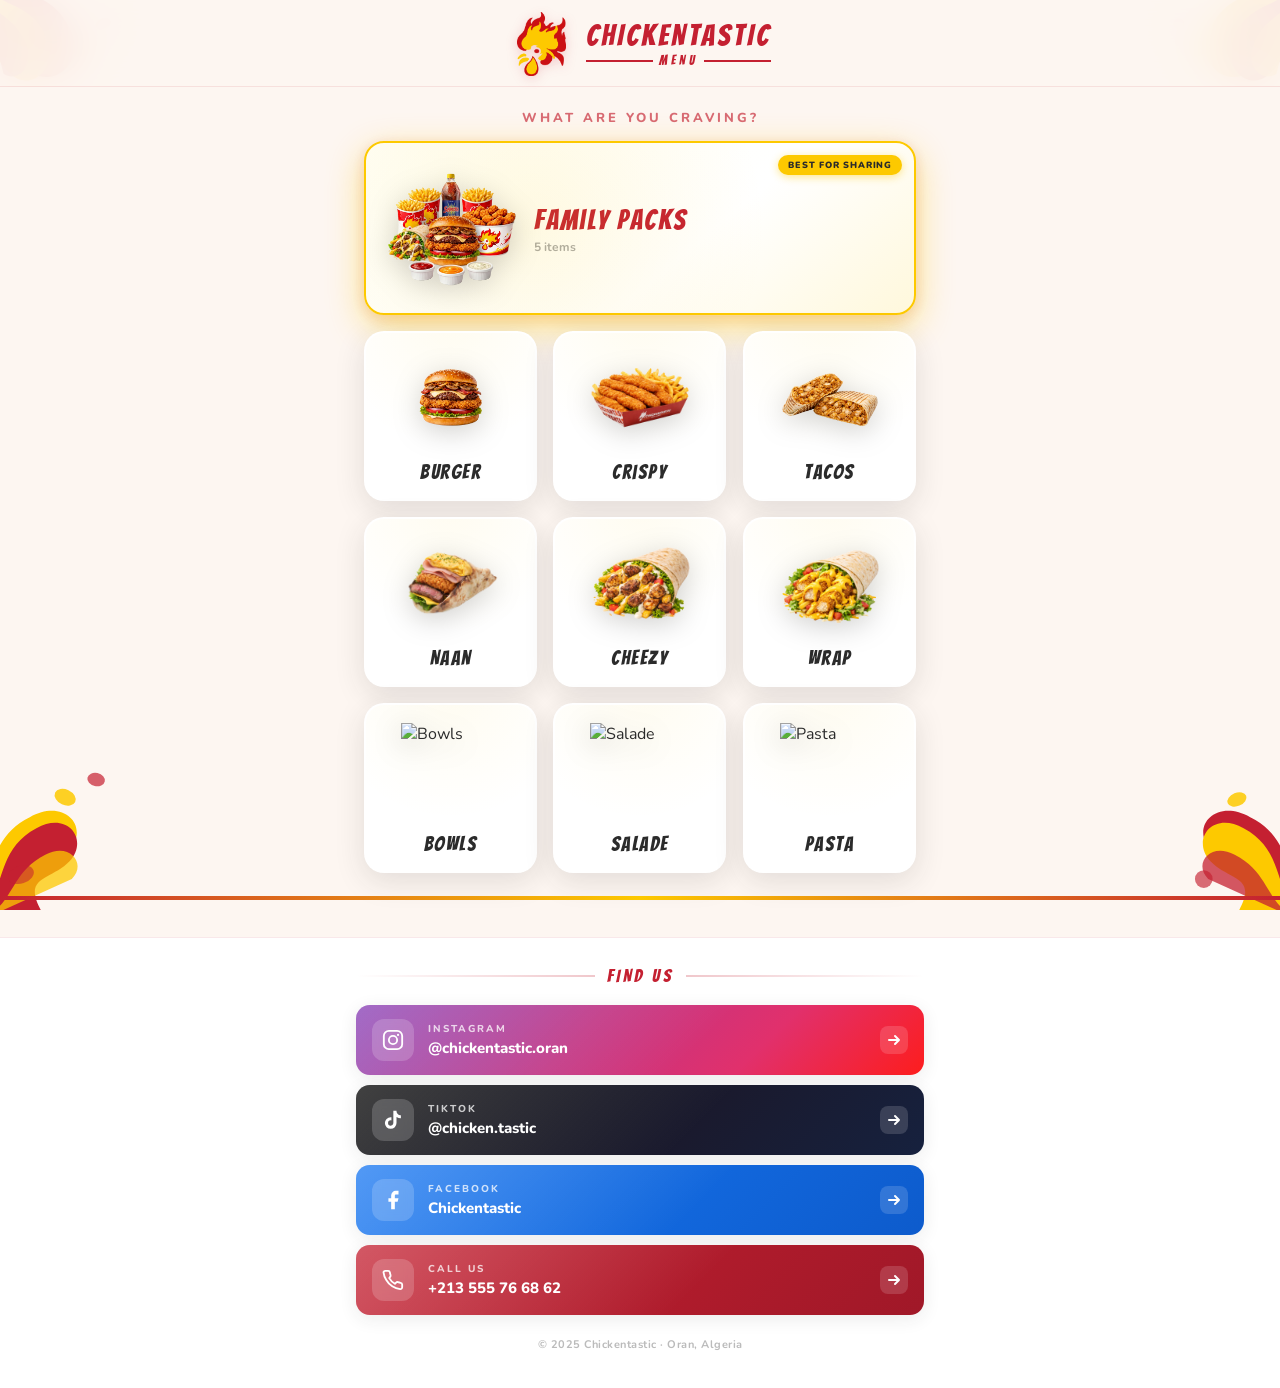
==== commit e7d93c9c: "Rename CHICKEN.html to CHICKEN.HTML" ====
--- a/CHICKEN.HTML
+++ b/CHICKEN.HTML
@@ -1,270 +1,208 @@
-<!DOCTYPE html>
-<html lang="en">
-<head>
-    <meta charset="UTF-8">
-    <meta name="viewport" content="width=device-width, initial-scale=1.0, maximum-scale=1.0, user-scalable=no">
-    <title>CHICKENTASTIC</title>
-    <link href="https://cdnjs.cloudflare.com/ajax/libs/font-awesome/6.0.0/css/all.min.css" rel="stylesheet">
-    <style>
-        * {
-            margin: 0;
-            padding: 0;
-            box-sizing: border-box;
-            font-family: 'Segoe UI', system-ui, sans-serif;
-            -webkit-tap-highlight-color: transparent;
-        }
-
-        html, body {
-            height: 100%;
-            background: #f6efe4;
-            color: #ba0c2f;
-        }
-
-        .top-nav {
-            position: fixed;
-            top: 0;
-            left: 0;
-            width: 100%;
-            background: white;
-            display: flex;
-            justify-content: space-between;
-            align-items: center;
-            padding: 10px 20px;
-            z-index: 1000;
-            border-bottom: 1px solid #eee;
-            border-radius: 0 0 15px 15px;
-        }
-
-        .top-nav h1 {
-            font-size: 1.2rem;
-            font-weight: bold;
-        }
-
-        .menu-toggle {
-            font-size: 1.5rem;
-            color: #ba0c2f;
-            cursor: pointer;
-        }
-
-        .logo {
-            width: 45px;
-            height: 45px;
-            border-radius: 12px;
-        }
-
-        .nav-drawer {
-            position: fixed;
-            top: 0;
-            left: -100%;
-            width: 80%;
-            max-width: 300px;
-            height: 100%;
-            background: #ffffff;
-            padding: 2rem 1.5rem;
-            transition: 0.3s ease;
-            z-index: 1001;
-            box-shadow: 2px 0 10px rgba(0,0,0,0.05);
-        }
-
-        .nav-drawer.active {
-            left: 0;
-        }
-
-        .nav-drawer h2 {
-            font-size: 1.2rem;
-            margin-bottom: 1.5rem;
-        }
-
-        .nav-drawer ul {
-            list-style: none;
-        }
-
-        .nav-drawer li {
-            margin: 1.2rem 0;
-        }
-
-        .nav-drawer a {
-            color: #ba0c2f;
-            text-decoration: none;
-            font-size: 1rem;
-            display: flex;
-            align-items: center;
-            gap: 1rem;
-        }
-
-        .menu-container {
-            margin-top: 70px;
-            margin-bottom: 100px;
-            display: flex;
-             flex-direction: column;
-        }
-
-        .menu-item {
-            width: 100%;
-            height: 100%;
-        }
-
-        .menu-item img {
-            width: 100%;
-            max-height: 100%;
-            object-fit: cover;
-            display: block;
-            margin-bottom: 100px
-        }
-
-        .bottom-nav {
-            position: fixed;
-            bottom: 0;
-            left: 0;
-            width: 100%;
-            background: white;
-            display: flex;
-            justify-content: space-around;
-            padding: 15px 0;
-            border-top: 1px solid #ddd;
-            border-radius: 15px 15px 0 0;
-            box-shadow: 0 -2px 10px rgba(0,0,0,0.05);
-            z-index: 1000;
-        }
-
-        .nav-item {
-            display: flex;
-            flex-direction: column;
-            align-items: center;
-            color: #ba0c2f;
-            text-decoration: none;
-            font-size: 0.8em;
-        }
-
-        .nav-item.active {
-            color: #ba0c2f;
-        }
-
-        .nav-item i {
-            font-size: 1.6em;
-            margin-bottom: 5px;
-        }
-
-        .modal {
-            position: fixed;
-            top: 0;
-            left: 0;
-            width: 100%;
-            height: 100%;
-            background: rgba(0,0,0,0.8);
-            display: none;
-            align-items: center;
-            justify-content: center;
-            z-index: 1002;
-        }
-
-        .modal-content {
-            background: white;
-            padding: 25px;
-            border-radius: 15px;
-            width: 85%;
-            max-width: 300px;
-        }
-
-        .modal-content button {
-            margin-top: 10px;
-            width: 100%;
-            padding: 12px;
-            border-radius: 8px;
-            font-weight: 500;
-        }
-
-        .modal-content button:first-of-type {
-            background: #2D3047;
-            color: white;
-            border: none;
-        }
-
-        .modal-content button:last-of-type {
-            background: none;
-            border: 1px solid #ddd;
-            color: #ba0c2f;
-        }
-    </style>
-</head>
-<body>
-    <nav class="top-nav">
-        <i class="fas fa-bars menu-toggle"></i>
-        <h1>CHICKENTASTIC</h1>
-        <img src="CHICKENTASTICLOGO.svg" alt="Logo" class="logo">
-    </nav>
-
-    <div class="nav-drawer">
-        <h2>CHICKENTASTIC</h2>
-        <ul>
-            <li><a href="https://www.instagram.com/chickentastic.oran" target="_blank"><i class="fab fa-instagram"></i> Instagram</a></li>
-            <li><a href="https://www.tiktok.com/@chicken.tastic" target="_blank"><i class="fab fa-tiktok"></i> TikTok</a></li>
-            <li><a href="#" onclick="showContact()"><i class="fas fa-phone"></i> Phone</a></li>
-            <li><a href="https://www.facebook.com/share/1FWhCA2iT2" target="_blank"><i class="fab fa-facebook"></i> Facebook</a></li>
-        </ul>
-    </div>
-
-    <div class="menu-container">
-        <div class="menu-item">
-            <img src="CHICKENTASTIC01.jpg" alt="Main Dish">
-        </div>
-        <div class="menu-item">
-            <img src="CHICKENTASTIC.jpg" alt="Second Dish">
-        </div>
-    </div>
-
-    <nav class="bottom-nav">
-        <a href="https://www.instagram.com/chickentastic.oran" target="_blank" class="nav-item"><i class="fab fa-instagram"></i>Instagram</a>
-        <a href="https://www.tiktok.com/@chicken.tastic" target="_blank" class="nav-item"><i class="fab fa-tiktok"></i>TikTok</a>
-        <a href="#" class="nav-item active"><i class="fas fa-home"></i>Menu</a>
-        <a href="#" class="nav-item" onclick="showContact()"><i class="fas fa-phone"></i>Phone</a>
-        <a href="https://www.facebook.com/share/1FWhCA2iT2" target="_blank" class="nav-item"><i class="fab fa-facebook"></i>Facebook</a>
-    </nav>
-
-    <div class="modal" id="contactModal">
-        <div class="modal-content">
-            <h3 style="margin-bottom: 20px; color: #2D3047;">Contact Us</h3>
-            <div style="margin-bottom: 25px;">
-                <div style="display: flex; align-items: center; margin-bottom: 15px;">
-                    <i class="fas fa-phone" style="margin-right: 10px; color: #2D3047;"></i>
-                    <span>+213 555768162</span>
-                </div>
-            </div>
-            <button onclick="copyPhone()">Copy Number</button>
-            <button onclick="closeModal()">Close</button>
-        </div>
-    </div>
-
-    <script>
-        function showContact() {
-            document.getElementById('contactModal').style.display = 'flex';
-        }
-
-        function closeModal() {
-            document.getElementById('contactModal').style.display = 'none';
-        }
-
-        function copyPhone() {
-            navigator.clipboard.writeText('+213 555768162');
-            alert('Phone number copied!');
-        }
-
-        document.querySelector('.menu-toggle').addEventListener('click', () => {
-            document.querySelector('.nav-drawer').classList.add('active');
-        });
-
-        document.addEventListener('click', (e) => {
-            if (!e.target.closest('.nav-drawer') && !e.target.closest('.menu-toggle')) {
-                document.querySelector('.nav-drawer').classList.remove('active');
-            }
-        });
-
-        document.querySelectorAll('.nav-item').forEach(item => {
-            item.addEventListener('click', function() {
-                document.querySelectorAll('.nav-item').forEach(nav => nav.classList.remove('active'));
-                this.classList.add('active');
-            });
-        });
-    </script>
-</body>
-</html>
+<!DOCTYPE html>
+<html lang="en">
+<head>
+  <meta charset="UTF-8" />
+  <meta name="viewport" content="width=device-width, initial-scale=1.0, maximum-scale=1.0" />
+  <title>Chickentastic — Menu</title>
+  <link rel="preconnect" href="https://fonts.googleapis.com" />
+  <link rel="preconnect" href="https://fonts.gstatic.com" crossorigin />
+  <link href="https://fonts.googleapis.com/css2?family=Bangers&family=Nunito:wght@400;600;700;800;900&display=swap" rel="stylesheet" />
+  <link rel="stylesheet" href="style.css" />
+</head>
+<body>
+
+  <!-- CORNER FLAME DECORATIONS -->
+  <div class="flame-corner flame-tl" aria-hidden="true">
+    <svg viewBox="0 0 150 150" fill="none" xmlns="http://www.w3.org/2000/svg">
+      <path d="M-10 -10 C15 5, 55 -5, 72 38 C82 62, 60 85, 38 74 C16 63, 10 36, -10 58 Z" fill="#C42031"/>
+      <path d="M-10 -10 C8 18, 35 8, 50 42 C60 66, 40 88, 22 77 C5 66, 2 40, -10 58 Z" fill="#FDC900"/>
+      <path d="M-10 -10 C2 28, 20 18, 32 48 C40 68, 24 82, 12 74 Z" fill="#C42031" opacity="0.8"/>
+      <ellipse cx="82" cy="52" rx="9" ry="6" fill="#FDC900" opacity="0.85" transform="rotate(-35 82 52)"/>
+      <ellipse cx="100" cy="30" rx="7" ry="5" fill="#C42031" opacity="0.7" transform="rotate(-20 100 30)"/>
+    </svg>
+  </div>
+
+  <div class="flame-corner flame-tr" aria-hidden="true">
+    <svg viewBox="0 0 150 150" fill="none" xmlns="http://www.w3.org/2000/svg">
+      <path d="M160 -10 C135 5, 95 -5, 78 38 C68 62, 90 85, 112 74 C134 63, 140 36, 160 58 Z" fill="#FDC900"/>
+      <path d="M160 -10 C142 18, 115 8, 100 42 C90 66, 110 88, 128 77 C145 66, 148 40, 160 58 Z" fill="#C42031"/>
+      <path d="M160 -10 C148 28, 130 18, 118 48 C110 68, 126 82, 138 74 Z" fill="#FDC900" opacity="0.8"/>
+      <circle cx="68" cy="52" r="7" fill="#FDC900" opacity="0.8"/>
+      <circle cx="52" cy="30" r="5" fill="#C42031" opacity="0.65"/>
+    </svg>
+  </div>
+
+  <div class="flame-corner flame-bl" aria-hidden="true">
+    <svg viewBox="0 0 190 190" fill="none" xmlns="http://www.w3.org/2000/svg">
+      <path d="M-10 200 C5 172, -8 128, 36 106 C68 88, 92 116, 70 138 C48 160, 16 152, 48 200 Z" fill="#FDC900"/>
+      <path d="M-10 200 C14 176, 4 136, 42 116 C70 100, 90 126, 72 146 C54 165, 24 158, 52 200 Z" fill="#C42031"/>
+      <path d="M-10 200 C24 184, 16 158, 50 140 C72 128, 88 148, 74 162 Z" fill="#FDC900" opacity="0.75"/>
+      <ellipse cx="68" cy="88" rx="10" ry="7" fill="#FDC900" opacity="0.85" transform="rotate(25 68 88)"/>
+      <ellipse cx="96" cy="72" rx="8" ry="6" fill="#C42031" opacity="0.7" transform="rotate(12 96 72)"/>
+      <ellipse cx="28" cy="158" rx="12" ry="8" fill="#C42031" opacity="0.55" transform="rotate(-18 28 158)"/>
+    </svg>
+  </div>
+
+  <div class="flame-corner flame-br" aria-hidden="true">
+    <svg viewBox="0 0 190 190" fill="none" xmlns="http://www.w3.org/2000/svg">
+      <path d="M200 200 C185 172, 198 128, 154 106 C122 88, 98 116, 120 138 C142 160, 174 152, 142 200 Z" fill="#C42031"/>
+      <path d="M200 200 C176 176, 186 136, 148 116 C120 100, 100 126, 118 146 C136 165, 166 158, 138 200 Z" fill="#FDC900"/>
+      <path d="M200 200 C166 184, 174 158, 140 140 C118 128, 102 148, 116 162 Z" fill="#C42031" opacity="0.75"/>
+      <circle cx="112" cy="162" r="8" fill="#C42031" opacity="0.65"/>
+      <ellipse cx="142" cy="90" rx="9" ry="6" fill="#FDC900" opacity="0.85" transform="rotate(-22 142 90)"/>
+    </svg>
+  </div>
+
+  <!-- HEADER -->
+  <header class="header">
+    <div class="header-inner">
+      <div class="logo-group">
+        <div class="logo-icon-wrap">
+          <img src="images/logo.png" alt="Chickentastic logo" class="brand-logo-img" />
+        </div>
+        <div class="logo-text">
+          <span class="brand-name">CHICKENTASTIC</span>
+          <div class="brand-menu-row">
+            <span class="menu-line"></span>
+            <span class="brand-sub">MENU</span>
+            <span class="menu-line"></span>
+          </div>
+        </div>
+      </div>
+    </div>
+  </header>
+
+  <!-- MAIN CONTENT -->
+  <main class="main-content">
+
+    <!-- CATEGORY VIEW -->
+    <section id="category-view" class="view active">
+      <div class="section-intro">
+        <p class="section-tagline">What are you craving?</p>
+      </div>
+      <div id="category-grid" class="category-grid"></div>
+    </section>
+
+    <!-- ITEMS VIEW -->
+    <section id="items-view" class="view">
+      <div class="items-header">
+        <button class="back-btn" id="back-btn">
+          <svg viewBox="0 0 24 24" fill="none" stroke="currentColor" stroke-width="2.5" stroke-linecap="round" stroke-linejoin="round">
+            <polyline points="15 18 9 12 15 6"></polyline>
+          </svg>
+          <span>Back</span>
+        </button>
+        <div class="items-title-group">
+          <img id="category-icon" class="items-cat-icon" src="" alt="" />
+          <h2 id="items-category-title" class="items-title"></h2>
+        </div>
+      </div>
+
+      <!-- COMBO OFFER BANNER — shown only when category has combo_offer -->
+      <div id="combo-banner" class="combo-banner" style="display:none">
+        <div class="combo-inner">
+          <div class="combo-img-wrap">
+            <!-- Place your combo offer image as images/combo-offer.png -->
+            <img id="combo-img" src="" alt="Combo offer" class="combo-img" />
+          </div>
+          <div class="combo-text">
+            <span class="combo-label">Combo offre</span>
+            <span id="combo-desc" class="combo-desc"></span>
+          </div>
+          <div id="combo-price" class="combo-price"></div>
+        </div>
+      </div>
+
+      <div id="items-grid" class="items-grid"></div>
+    </section>
+
+  </main>
+
+  <!-- SOCIAL FOOTER -->
+  <footer class="social-footer">
+    <div class="social-footer-inner">
+
+      <div class="social-title-row">
+        <span class="social-title-line"></span>
+        <span class="social-title-text">Find Us</span>
+        <span class="social-title-line"></span>
+      </div>
+
+      <div class="social-links">
+
+        <!-- Instagram -->
+        <a href="https://www.instagram.com/chickentastic.oran" target="_blank" rel="noopener" class="social-card social-ig">
+          <div class="social-icon-wrap">
+            <svg viewBox="0 0 24 24" fill="none" xmlns="http://www.w3.org/2000/svg">
+              <rect x="2" y="2" width="20" height="20" rx="5.5" stroke="currentColor" stroke-width="2"/>
+              <circle cx="12" cy="12" r="4.5" stroke="currentColor" stroke-width="2"/>
+              <circle cx="17.5" cy="6.5" r="1.2" fill="currentColor"/>
+            </svg>
+          </div>
+          <div class="social-info">
+            <span class="social-platform">Instagram</span>
+            <span class="social-handle">@chickentastic.oran</span>
+          </div>
+          <div class="social-arrow">
+            <svg viewBox="0 0 16 16" fill="none"><path d="M3 8h10M9 4l4 4-4 4" stroke="currentColor" stroke-width="2" stroke-linecap="round" stroke-linejoin="round"/></svg>
+          </div>
+        </a>
+
+        <!-- TikTok -->
+        <a href="https://www.tiktok.com/@chicken.tastic" target="_blank" rel="noopener" class="social-card social-tt">
+          <div class="social-icon-wrap">
+            <svg viewBox="0 0 24 24" fill="currentColor" xmlns="http://www.w3.org/2000/svg">
+              <path d="M19.59 6.69a4.83 4.83 0 0 1-3.77-4.25V2h-3.45v13.67a2.89 2.89 0 0 1-2.88 2.5 2.89 2.89 0 0 1-2.89-2.89 2.89 2.89 0 0 1 2.89-2.89c.28 0 .54.04.79.1V9.01a6.33 6.33 0 0 0-.79-.05 6.34 6.34 0 0 0-6.34 6.34 6.34 6.34 0 0 0 6.34 6.34 6.34 6.34 0 0 0 6.33-6.34V8.69a8.18 8.18 0 0 0 4.78 1.52V6.75a4.85 4.85 0 0 1-1.01-.06z"/>
+            </svg>
+          </div>
+          <div class="social-info">
+            <span class="social-platform">TikTok</span>
+            <span class="social-handle">@chicken.tastic</span>
+          </div>
+          <div class="social-arrow">
+            <svg viewBox="0 0 16 16" fill="none"><path d="M3 8h10M9 4l4 4-4 4" stroke="currentColor" stroke-width="2" stroke-linecap="round" stroke-linejoin="round"/></svg>
+          </div>
+        </a>
+
+        <!-- Facebook -->
+        <a href="https://www.facebook.com/share/1FWhCA2iT2" target="_blank" rel="noopener" class="social-card social-fb">
+          <div class="social-icon-wrap">
+            <svg viewBox="0 0 24 24" fill="currentColor" xmlns="http://www.w3.org/2000/svg">
+              <path d="M18 2h-3a5 5 0 0 0-5 5v3H7v4h3v8h4v-8h3l1-4h-4V7a1 1 0 0 1 1-1h3z"/>
+            </svg>
+          </div>
+          <div class="social-info">
+            <span class="social-platform">Facebook</span>
+            <span class="social-handle">Chickentastic</span>
+          </div>
+          <div class="social-arrow">
+            <svg viewBox="0 0 16 16" fill="none"><path d="M3 8h10M9 4l4 4-4 4" stroke="currentColor" stroke-width="2" stroke-linecap="round" stroke-linejoin="round"/></svg>
+          </div>
+        </a>
+
+        <!-- Phone -->
+        <a href="tel:+213555766862" class="social-card social-phone">
+          <div class="social-icon-wrap">
+            <svg viewBox="0 0 24 24" fill="none" stroke="currentColor" stroke-width="2" stroke-linecap="round" stroke-linejoin="round">
+              <path d="M22 16.92v3a2 2 0 0 1-2.18 2 19.79 19.79 0 0 1-8.63-3.07A19.5 19.5 0 0 1 4.69 12a19.79 19.79 0 0 1-3.07-8.67A2 2 0 0 1 3.6 2h3a2 2 0 0 1 2 1.72 12.84 12.84 0 0 0 .7 2.81 2 2 0 0 1-.45 2.11L7.91 9.91a16 16 0 0 0 6.18 6.18l1.27-1.27a2 2 0 0 1 2.11-.45 12.84 12.84 0 0 0 2.81.7A2 2 0 0 1 22 16.92z"/>
+            </svg>
+          </div>
+          <div class="social-info">
+            <span class="social-platform">Call Us</span>
+            <span class="social-handle">+213 555 76 68 62</span>
+          </div>
+          <div class="social-arrow">
+            <svg viewBox="0 0 16 16" fill="none"><path d="M3 8h10M9 4l4 4-4 4" stroke="currentColor" stroke-width="2" stroke-linecap="round" stroke-linejoin="round"/></svg>
+          </div>
+        </a>
+
+      </div>
+
+      <p class="footer-copy">© 2025 Chickentastic · Oran, Algeria</p>
+    </div>
+  </footer>
+
+  <div class="bottom-swoosh"></div>
+  <script src="script.js"></script>
+</body>
+</html>
--- a/style.css
+++ b/style.css
@@ -0,0 +1,822 @@
+/* =============================================
+   CHICKENTASTIC MENU — STYLE.CSS  v4
+   + combo_offer banner
+   + choices pills on item cards
+   ============================================= */
+
+:root {
+  --red: #C42031;
+  --yellow: #FDC900;
+  --bg: #FDF6F1;
+  --dark: #2B2B2B;
+  --white: #FFFFFF;
+  --yellow-glow: 0 12px 36px rgba(253,201,0,0.45), 0 4px 14px rgba(196,32,49,0.18);
+  --shadow-soft: 0 4px 18px rgba(43,43,43,0.09);
+  --shadow-card: 0 8px 30px rgba(43,43,43,0.13);
+  --radius: 20px;
+  --radius-sm: 14px;
+}
+
+*, *::before, *::after { box-sizing: border-box; margin: 0; padding: 0; }
+html { scroll-behavior: smooth; -webkit-tap-highlight-color: transparent; }
+
+body {
+  font-family: 'Nunito', sans-serif;
+  background-color: var(--bg);
+  color: var(--dark);
+  min-height: 100vh;
+  overflow-x: hidden;
+  position: relative;
+}
+
+/* ============================================
+   FLAME CORNERS
+   ============================================ */
+.flame-corner { position: fixed; z-index: 0; pointer-events: none; }
+.flame-tl { top: -10px;    left: -10px;   width: 140px; height: 140px; }
+.flame-tr { top: -10px;    right: -10px;  width: 140px; height: 140px; }
+.flame-bl { bottom: -10px; left: -10px;   width: 180px; height: 180px; }
+.flame-br { bottom: -10px; right: -10px;  width: 180px; height: 180px; }
+
+/* ============================================
+   HEADER
+   ============================================ */
+.header {
+  position: sticky;
+  top: 0;
+  z-index: 100;
+  background: rgba(253,246,241,0.94);
+  backdrop-filter: blur(18px);
+  -webkit-backdrop-filter: blur(18px);
+  border-bottom: 1.5px solid rgba(196,32,49,0.1);
+}
+
+.header-inner {
+  padding: 12px 20px 10px;
+  display: flex;
+  align-items: center;
+  justify-content: center;
+}
+
+.logo-group { display: flex; align-items: center; gap: 12px; }
+
+.logo-icon-wrap {
+  width: 64px;
+  height: 64px;
+  flex-shrink: 0;
+  display: flex;
+  align-items: center;
+  justify-content: center;
+}
+
+.brand-logo-img {
+  width: 100%;
+  height: 100%;
+  object-fit: contain;
+  filter: drop-shadow(0 2px 6px rgba(196,32,49,0.2));
+}
+
+.logo-text { display: flex; flex-direction: column; gap: 3px; }
+
+.brand-name {
+  font-family: 'Bangers', cursive;
+  font-size: 30px;
+  letter-spacing: 3px;
+  color: var(--red);
+  line-height: 1;
+  display: block;
+}
+
+.brand-menu-row { display: flex; align-items: center; gap: 6px; }
+
+.menu-line {
+  flex: 1;
+  height: 2px;
+  background: var(--red);
+  min-width: 22px;
+}
+
+.brand-sub {
+  font-family: 'Bangers', cursive;
+  font-size: 13px;
+  letter-spacing: 4px;
+  color: var(--red);
+  white-space: nowrap;
+}
+
+/* ============================================
+   MAIN LAYOUT
+   ============================================ */
+.main-content {
+  position: relative;
+  z-index: 1;
+  padding: 0 16px 100px;
+  max-width: 600px;
+  margin: 0 auto;
+}
+
+.view { display: none; }
+.view.active { display: block; }
+
+@keyframes viewFadeIn {
+  from { opacity: 0; transform: translateY(14px); }
+  to   { opacity: 1; transform: translateY(0); }
+}
+.view.active { animation: viewFadeIn 0.32s ease both; }
+
+.section-intro { padding: 22px 4px 14px; text-align: center; }
+
+.section-tagline {
+  font-size: 13px;
+  font-weight: 800;
+  color: var(--red);
+  text-transform: uppercase;
+  letter-spacing: 3px;
+  opacity: 0.65;
+}
+
+/* ============================================
+   CATEGORY GRID
+   ============================================ */
+.category-grid {
+  display: grid;
+  grid-template-columns: 1fr 1fr;
+  gap: 13px;
+  padding-bottom: 24px;
+}
+
+.category-card.featured { grid-column: 1 / -1; }
+
+.category-card {
+  background: var(--white);
+  border-radius: var(--radius);
+  box-shadow: var(--shadow-card);
+  padding: 18px 14px 16px;
+  cursor: pointer;
+  display: flex;
+  flex-direction: column;
+  align-items: center;
+  position: relative;
+  overflow: hidden;
+  border: 2px solid transparent;
+  transition: transform 0.28s cubic-bezier(0.34,1.56,0.64,1), box-shadow 0.28s ease;
+  user-select: none;
+  -webkit-user-select: none;
+  animation: cardEnter 0.42s cubic-bezier(0.34,1.3,0.64,1) both;
+}
+
+.category-card::before {
+  content: '';
+  position: absolute;
+  inset: 0;
+  background: radial-gradient(circle at 50% -10%, rgba(253,201,0,0.06), transparent 65%);
+  pointer-events: none;
+}
+
+.category-card.featured {
+  border-color: var(--yellow);
+  box-shadow: var(--yellow-glow);
+  background: linear-gradient(140deg, #FFFEF5 0%, #FFFFFF 60%, #FFF8DC 100%);
+  padding: 22px 20px 18px;
+  flex-direction: row;
+  align-items: center;
+  gap: 18px;
+}
+
+.category-card.featured::before {
+  background: radial-gradient(circle at 30% 50%, rgba(253,201,0,0.1), transparent 60%);
+}
+
+.featured-badge {
+  position: absolute;
+  top: 12px;
+  right: 12px;
+  background: var(--yellow);
+  color: var(--dark);
+  font-size: 9px;
+  font-weight: 900;
+  letter-spacing: 0.8px;
+  text-transform: uppercase;
+  padding: 4px 10px;
+  border-radius: 20px;
+  box-shadow: 0 2px 8px rgba(253,201,0,0.45);
+  white-space: nowrap;
+}
+
+.card-image-wrap {
+  width: 90px;
+  height: 90px;
+  display: flex;
+  align-items: center;
+  justify-content: center;
+  flex-shrink: 0;
+}
+
+.category-card.featured .card-image-wrap { width: 120px; height: 120px; }
+
+.card-img-el {
+  width: 100%;
+  height: 100%;
+  object-fit: contain;
+  filter: drop-shadow(0 6px 14px rgba(0,0,0,0.18));
+  animation: floatNormal 3.6s ease-in-out infinite;
+  display: block;
+}
+
+.category-card.featured .card-img-el { animation: floatFeatured 2.8s ease-in-out infinite; }
+
+.card-name {
+  font-family: 'Bangers', cursive;
+  font-size: 20px;
+  letter-spacing: 1.5px;
+  color: var(--dark);
+  text-align: center;
+  margin-top: 10px;
+}
+
+.card-text-block { display: flex; flex-direction: column; gap: 4px; flex: 1; }
+
+.category-card.featured .card-name {
+  font-size: 28px;
+  color: var(--red);
+  text-align: left;
+  margin-top: 0;
+  letter-spacing: 2px;
+}
+
+.card-sub { font-size: 12px; font-weight: 700; color: #aaa; }
+
+@media (hover: hover) {
+  .category-card:hover {
+    transform: translateY(-6px) scale(1.02);
+    box-shadow: 0 16px 44px rgba(43,43,43,0.16);
+  }
+  .category-card.featured:hover {
+    transform: translateY(-8px) scale(1.01);
+    box-shadow: 0 20px 55px rgba(253,201,0,0.5), 0 8px 22px rgba(196,32,49,0.2);
+  }
+}
+.category-card:active { transform: scale(0.96); }
+
+@keyframes floatNormal {
+  0%,100% { transform: translateY(0) rotate(-1deg); }
+  50%      { transform: translateY(-9px) rotate(1deg); }
+}
+@keyframes floatFeatured {
+  0%,100% { transform: translateY(0) scale(1) rotate(-1.5deg); }
+  50%     { transform: translateY(-13px) scale(1.05) rotate(1.5deg); }
+}
+
+.category-card:nth-child(2)  .card-img-el { animation-delay: -0.6s; }
+.category-card:nth-child(3)  .card-img-el { animation-delay: -1.2s; }
+.category-card:nth-child(4)  .card-img-el { animation-delay: -1.8s; }
+.category-card:nth-child(5)  .card-img-el { animation-delay: -0.4s; }
+.category-card:nth-child(6)  .card-img-el { animation-delay: -2.2s; }
+.category-card:nth-child(7)  .card-img-el { animation-delay: -1.5s; }
+.category-card:nth-child(8)  .card-img-el { animation-delay: -0.9s; }
+.category-card:nth-child(9)  .card-img-el { animation-delay: -2.6s; }
+.category-card:nth-child(10) .card-img-el { animation-delay: -2.0s; }
+
+@keyframes cardEnter {
+  from { opacity: 0; transform: translateY(28px) scale(0.92); }
+  to   { opacity: 1; transform: translateY(0) scale(1); }
+}
+.category-card:nth-child(1)  { animation-delay: 0.04s; }
+.category-card:nth-child(2)  { animation-delay: 0.09s; }
+.category-card:nth-child(3)  { animation-delay: 0.14s; }
+.category-card:nth-child(4)  { animation-delay: 0.19s; }
+.category-card:nth-child(5)  { animation-delay: 0.24s; }
+.category-card:nth-child(6)  { animation-delay: 0.29s; }
+.category-card:nth-child(7)  { animation-delay: 0.34s; }
+.category-card:nth-child(8)  { animation-delay: 0.39s; }
+.category-card:nth-child(9)  { animation-delay: 0.44s; }
+.category-card:nth-child(10) { animation-delay: 0.49s; }
+
+/* ============================================
+   ITEMS VIEW HEADER
+   ============================================ */
+.items-header {
+  padding: 18px 4px 14px;
+  display: flex;
+  align-items: center;
+  gap: 12px;
+}
+
+.back-btn {
+  display: flex;
+  align-items: center;
+  gap: 5px;
+  background: var(--white);
+  border: none;
+  border-radius: var(--radius-sm);
+  padding: 10px 14px;
+  font-family: 'Nunito', sans-serif;
+  font-size: 14px;
+  font-weight: 800;
+  color: var(--red);
+  cursor: pointer;
+  box-shadow: var(--shadow-soft);
+  transition: transform 0.2s, box-shadow 0.2s;
+  flex-shrink: 0;
+}
+.back-btn svg { width: 15px; height: 15px; }
+.back-btn:active { transform: scale(0.94); }
+@media (hover: hover) {
+  .back-btn:hover { transform: translateX(-3px); box-shadow: var(--shadow-card); }
+}
+
+.items-title-group { display: flex; align-items: center; gap: 10px; flex: 1; }
+
+.items-cat-icon {
+  width: 40px;
+  height: 40px;
+  object-fit: contain;
+  filter: drop-shadow(0 2px 6px rgba(0,0,0,0.15));
+  flex-shrink: 0;
+}
+
+.items-title {
+  font-family: 'Bangers', cursive;
+  font-size: 30px;
+  letter-spacing: 2px;
+  color: var(--dark);
+  line-height: 1;
+}
+
+/* ============================================
+   COMBO OFFER BANNER
+   ============================================ */
+.combo-banner {
+  margin-bottom: 16px;
+  border-radius: var(--radius-sm);
+  overflow: hidden;
+  animation: itemEnter 0.35s ease both;
+  border: 2px dashed var(--yellow);
+  background: linear-gradient(135deg, #FFFBEA 0%, #FFF3C0 100%);
+  box-shadow: 0 4px 18px rgba(253,201,0,0.22);
+}
+
+.combo-inner {
+  display: flex;
+  align-items: center;
+  gap: 12px;
+  padding: 14px 16px;
+}
+
+.combo-img-wrap {
+  width: 80px;
+  height: 80px;
+  flex-shrink: 0;
+  display: flex;
+  align-items: center;
+  justify-content: center;
+}
+
+.combo-img {
+  width: 100%;
+  height: 100%;
+  object-fit: contain;
+  filter: drop-shadow(0 4px 10px rgba(0,0,0,0.15));
+  animation: floatNormal 3.2s ease-in-out infinite;
+}
+
+.combo-text {
+  flex: 1;
+  display: flex;
+  flex-direction: column;
+  gap: 2px;
+  min-width: 0;
+}
+
+.combo-label {
+  font-family: 'Bangers', cursive;
+  font-size: 14px;
+  letter-spacing: 2px;
+  color: var(--red);
+  text-transform: uppercase;
+}
+
+.combo-desc {
+  font-size: 13px;
+  font-weight: 700;
+  color: var(--dark);
+  line-height: 1.4;
+}
+
+.combo-price {
+  flex-shrink: 0;
+  background: var(--red);
+  color: var(--white);
+  font-size: 14px;
+  font-weight: 900;
+  padding: 7px 14px;
+  border-radius: 30px;
+  white-space: nowrap;
+  box-shadow: 0 3px 10px rgba(196,32,49,0.3);
+}
+
+/* ============================================
+   ITEMS GRID
+   ============================================ */
+.items-grid { display: flex; flex-direction: column; gap: 11px; }
+
+.item-card {
+  background: var(--white);
+  border-radius: var(--radius-sm);
+  box-shadow: var(--shadow-soft);
+  padding: 12px 14px;
+  display: flex;
+  align-items: flex-start;
+  gap: 12px;
+  border-left: 4px solid transparent;
+  transition: transform 0.22s cubic-bezier(0.34,1.2,0.64,1),
+              box-shadow 0.22s ease,
+              border-color 0.22s ease;
+  animation: itemEnter 0.32s cubic-bezier(0.34,1.2,0.64,1) both;
+  overflow: hidden;
+}
+
+/* Cards with choices get a subtle yellow left border hint */
+.item-card.has-choices {
+  border-left-color: rgba(253,201,0,0.5);
+}
+
+.item-card:nth-child(1) { animation-delay: 0.04s; }
+.item-card:nth-child(2) { animation-delay: 0.08s; }
+.item-card:nth-child(3) { animation-delay: 0.12s; }
+.item-card:nth-child(4) { animation-delay: 0.16s; }
+.item-card:nth-child(5) { animation-delay: 0.20s; }
+.item-card:nth-child(6) { animation-delay: 0.24s; }
+
+@keyframes itemEnter {
+  from { opacity: 0; transform: translateX(-18px); }
+  to   { opacity: 1; transform: translateX(0); }
+}
+
+@media (hover: hover) {
+  .item-card:hover {
+    transform: translateX(4px);
+    box-shadow: var(--shadow-card);
+    border-left-color: var(--red);
+  }
+  .item-card.has-choices:hover {
+    border-left-color: var(--yellow);
+  }
+}
+
+/* Item image */
+.item-img-wrap {
+  width: 76px;
+  height: 76px;
+  flex-shrink: 0;
+  border-radius: 12px;
+  overflow: hidden;
+  background: var(--bg);
+  display: flex;
+  align-items: center;
+  justify-content: center;
+  align-self: flex-start;
+}
+
+.item-img-wrap img {
+  width: 100%;
+  height: 100%;
+  object-fit: cover;
+  display: block;
+  border-radius: 12px;
+}
+
+/* Item info */
+.item-info { flex: 1; min-width: 0; }
+
+.item-name {
+  font-size: 15px;
+  font-weight: 900;
+  color: var(--dark);
+  margin-bottom: 3px;
+  line-height: 1.3;
+}
+
+.item-desc {
+  font-size: 12px;
+  font-weight: 600;
+  color: #999;
+  line-height: 1.45;
+  margin-bottom: 6px;
+}
+
+/* ============================================
+   CHOICES ROW
+   ============================================ */
+.choices-row {
+  display: flex;
+  flex-wrap: wrap;
+  gap: 5px;
+  margin-top: 4px;
+}
+
+.choices-label {
+  font-size: 10px;
+  font-weight: 900;
+  color: var(--red);
+  text-transform: uppercase;
+  letter-spacing: 0.8px;
+  display: flex;
+  align-items: center;
+  gap: 4px;
+  width: 100%;
+  margin-bottom: 2px;
+}
+
+.choices-label::before {
+  content: '';
+  display: inline-block;
+  width: 10px;
+  height: 10px;
+  background: var(--yellow);
+  border-radius: 50%;
+  flex-shrink: 0;
+}
+
+.choice-pill {
+  display: inline-flex;
+  align-items: center;
+  gap: 4px;
+  background: rgba(253,201,0,0.15);
+  border: 1.5px solid rgba(253,201,0,0.6);
+  color: var(--dark);
+  font-size: 11px;
+  font-weight: 800;
+  padding: 3px 10px;
+  border-radius: 20px;
+  white-space: nowrap;
+}
+
+.choice-pill::before {
+  content: '';
+  width: 6px;
+  height: 6px;
+  border-radius: 50%;
+  background: var(--yellow);
+  flex-shrink: 0;
+}
+
+/* Right column: price */
+.item-right {
+  flex-shrink: 0;
+  display: flex;
+  flex-direction: column;
+  align-items: flex-end;
+  gap: 6px;
+  padding-top: 2px;
+}
+
+.item-price {
+  background: var(--yellow);
+  color: var(--dark);
+  font-size: 13px;
+  font-weight: 900;
+  padding: 6px 12px;
+  border-radius: 30px;
+  white-space: nowrap;
+  box-shadow: 0 3px 10px rgba(253,201,0,0.38);
+}
+
+/* ============================================
+   LOADING
+   ============================================ */
+.loading-state {
+  display: flex;
+  flex-direction: column;
+  align-items: center;
+  justify-content: center;
+  padding: 60px 20px;
+  gap: 14px;
+}
+
+.loading-spinner {
+  width: 38px;
+  height: 38px;
+  border: 4px solid rgba(196,32,49,0.15);
+  border-top-color: var(--red);
+  border-radius: 50%;
+  animation: spin 0.75s linear infinite;
+}
+
+@keyframes spin { to { transform: rotate(360deg); } }
+
+.loading-text {
+  font-size: 12px;
+  font-weight: 800;
+  color: var(--red);
+  letter-spacing: 2px;
+  text-transform: uppercase;
+  opacity: 0.6;
+}
+
+/* ---- BOTTOM STRIPE ---- */
+.bottom-swoosh {
+  position: fixed;
+  bottom: 0; left: 0; right: 0;
+  height: 4px;
+  background: linear-gradient(90deg, var(--red), var(--yellow), var(--red));
+  z-index: 200;
+}
+
+/* ---- TABLET ---- */
+@media (min-width: 480px) {
+  .flame-tl, .flame-tr { width: 170px; height: 170px; }
+  .flame-bl, .flame-br { width: 210px; height: 210px; }
+  .card-image-wrap { width: 100px; height: 100px; }
+  .category-card.featured .card-image-wrap { width: 130px; height: 130px; }
+}
+
+/* ---- DESKTOP ---- */
+@media (min-width: 640px) {
+  .main-content { padding: 0 24px 100px; }
+  .category-grid { grid-template-columns: 1fr 1fr 1fr; gap: 16px; }
+  .category-card.featured { grid-column: 1 / -1; }
+}
+
+/* ============================================
+   SOCIAL FOOTER
+   ============================================ */
+.social-footer {
+  position: relative;
+  z-index: 1;
+  background: var(--white);
+  border-top: 1.5px solid rgba(196,32,49,0.1);
+  padding-bottom: 20px;
+}
+
+.social-footer-inner {
+  max-width: 600px;
+  margin: 0 auto;
+  padding: 28px 16px 16px;
+}
+
+/* Title row */
+.social-title-row {
+  display: flex;
+  align-items: center;
+  gap: 12px;
+  margin-bottom: 20px;
+}
+
+.social-title-line {
+  flex: 1;
+  height: 2px;
+  background: linear-gradient(90deg, transparent, rgba(196,32,49,0.25));
+}
+
+.social-title-row .social-title-line:last-child {
+  background: linear-gradient(270deg, transparent, rgba(196,32,49,0.25));
+}
+
+.social-title-text {
+  font-family: 'Bangers', cursive;
+  font-size: 18px;
+  letter-spacing: 3px;
+  color: var(--red);
+  text-transform: uppercase;
+  white-space: nowrap;
+}
+
+/* Social links list */
+.social-links {
+  display: flex;
+  flex-direction: column;
+  gap: 10px;
+}
+
+/* Base card */
+.social-card {
+  display: flex;
+  align-items: center;
+  gap: 14px;
+  padding: 14px 16px;
+  border-radius: var(--radius-sm);
+  text-decoration: none;
+  transition: transform 0.22s cubic-bezier(0.34,1.4,0.64,1),
+              box-shadow 0.22s ease,
+              filter 0.22s ease;
+  box-shadow: var(--shadow-soft);
+  position: relative;
+  overflow: hidden;
+}
+
+.social-card::before {
+  content: '';
+  position: absolute;
+  inset: 0;
+  background: linear-gradient(135deg, rgba(255,255,255,0.25) 0%, transparent 60%);
+  pointer-events: none;
+}
+
+.social-card:active { transform: scale(0.97); }
+
+@media (hover: hover) {
+  .social-card:hover {
+    transform: translateY(-3px) scale(1.01);
+    box-shadow: var(--shadow-card);
+    filter: brightness(1.04);
+  }
+}
+
+/* Instagram — purple-pink gradient */
+.social-ig {
+  background: linear-gradient(135deg, #833ab4 0%, #c13584 40%, #e1306c 70%, #fd1d1d 100%);
+  color: white;
+}
+
+/* TikTok — near-black with cyan accent */
+.social-tt {
+  background: linear-gradient(135deg, #010101 0%, #1a1a2e 60%, #16213e 100%);
+  color: white;
+}
+
+/* Facebook — classic blue */
+.social-fb {
+  background: linear-gradient(135deg, #1877f2 0%, #0d5bcc 100%);
+  color: white;
+}
+
+/* Phone — brand red */
+.social-phone {
+  background: linear-gradient(135deg, var(--red) 0%, #a01828 100%);
+  color: white;
+}
+
+/* Icon wrap */
+.social-icon-wrap {
+  width: 42px;
+  height: 42px;
+  background: rgba(255,255,255,0.18);
+  border-radius: 12px;
+  display: flex;
+  align-items: center;
+  justify-content: center;
+  flex-shrink: 0;
+  backdrop-filter: blur(4px);
+}
+
+.social-icon-wrap svg {
+  width: 22px;
+  height: 22px;
+}
+
+/* Text */
+.social-info {
+  flex: 1;
+  display: flex;
+  flex-direction: column;
+  gap: 2px;
+  min-width: 0;
+}
+
+.social-platform {
+  font-size: 10px;
+  font-weight: 800;
+  letter-spacing: 2px;
+  text-transform: uppercase;
+  opacity: 0.75;
+}
+
+.social-handle {
+  font-size: 15px;
+  font-weight: 800;
+  white-space: nowrap;
+  overflow: hidden;
+  text-overflow: ellipsis;
+}
+
+/* Arrow */
+.social-arrow {
+  width: 28px;
+  height: 28px;
+  background: rgba(255,255,255,0.15);
+  border-radius: 8px;
+  display: flex;
+  align-items: center;
+  justify-content: center;
+  flex-shrink: 0;
+}
+
+.social-arrow svg {
+  width: 16px;
+  height: 16px;
+  color: white;
+}
+
+/* Footer copy */
+.footer-copy {
+  text-align: center;
+  font-size: 11px;
+  font-weight: 700;
+  color: #bbb;
+  margin-top: 22px;
+  letter-spacing: 0.5px;
+}
+
+/* Make sure main content doesn't need bottom padding for footer */
+.main-content { padding-bottom: 40px; }
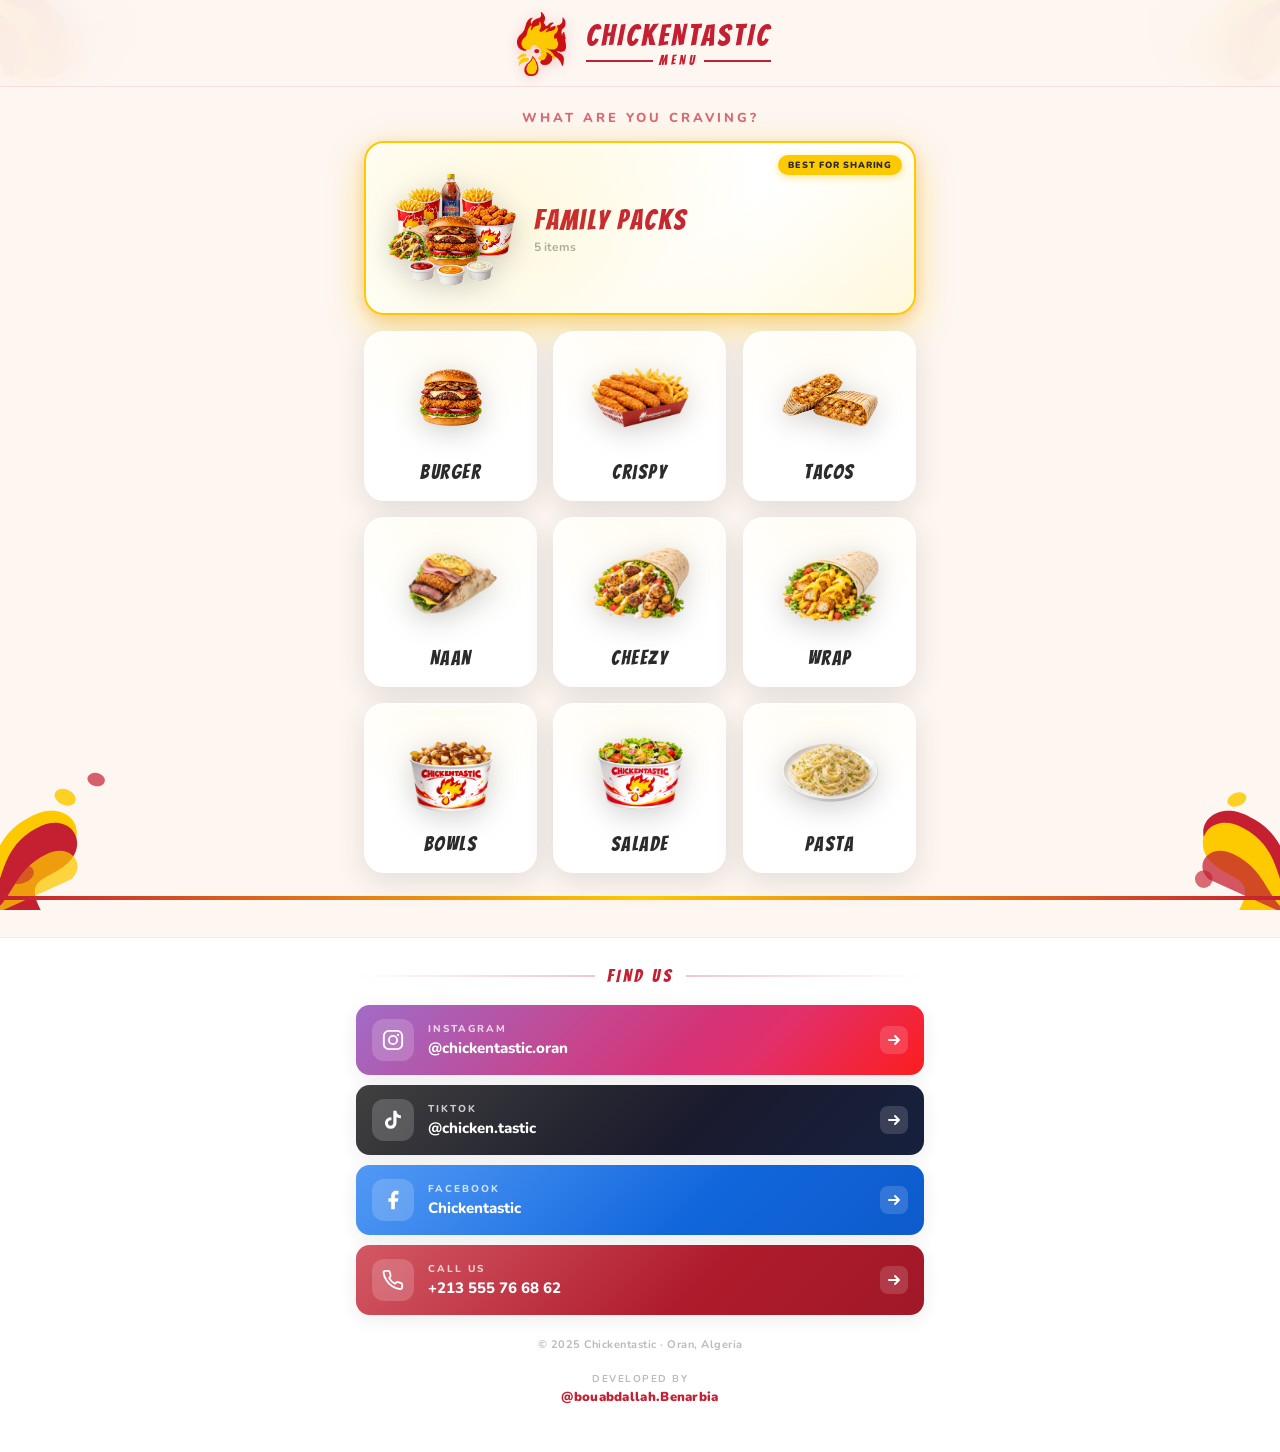
==== commit fe6287dc: "changing images format to webp" ====
--- a/CHICKEN.HTML
+++ b/CHICKEN.HTML
@@ -58,7 +58,7 @@
     <div class="header-inner">
       <div class="logo-group">
         <div class="logo-icon-wrap">
-          <img src="images/logo.png" alt="Chickentastic logo" class="brand-logo-img" />
+          <img src="images/logo.webp" alt="Chickentastic logo" class="brand-logo-img" />
         </div>
         <div class="logo-text">
           <span class="brand-name">CHICKENTASTIC</span>
@@ -102,7 +102,7 @@
       <div id="combo-banner" class="combo-banner" style="display:none">
         <div class="combo-inner">
           <div class="combo-img-wrap">
-            <!-- Place your combo offer image as images/combo-offer.png -->
+            <!-- Place your combo offer image as images/combo-offer.webp -->
             <img id="combo-img" src="" alt="Combo offer" class="combo-img" />
           </div>
           <div class="combo-text">
@@ -199,6 +199,10 @@
       </div>
 
       <p class="footer-copy">© 2025 Chickentastic · Oran, Algeria</p>
+      <a href="https://linktr.ee/Bouabdallah.benarbia?utm_source=qr_code" target="_blank" rel="noopener" class="dev-credit">
+        <span class="dev-label">Developed by</span>
+        <span class="dev-name">@bouabdallah.Benarbia</span>
+      </a>
     </div>
   </footer>
 
--- a/style.css
+++ b/style.css
@@ -820,3 +820,37 @@
 
 /* Make sure main content doesn't need bottom padding for footer */
 .main-content { padding-bottom: 40px; }
+
+/* ---- DEVELOPER CREDIT ---- */
+.dev-credit {
+  display: flex;
+  flex-direction: column;
+  align-items: center;
+  gap: 2px;
+  text-decoration: none;
+  margin-top: 10px;
+  padding: 10px 20px;
+  border-radius: 12px;
+  transition: background 0.2s, transform 0.2s;
+}
+
+.dev-credit:active { transform: scale(0.97); }
+
+@media (hover: hover) {
+  .dev-credit:hover { background: rgba(196,32,49,0.06); }
+}
+
+.dev-label {
+  font-size: 10px;
+  font-weight: 700;
+  letter-spacing: 1.5px;
+  text-transform: uppercase;
+  color: #bbb;
+}
+
+.dev-name {
+  font-size: 13px;
+  font-weight: 900;
+  color: var(--red);
+  letter-spacing: 0.3px;
+}
